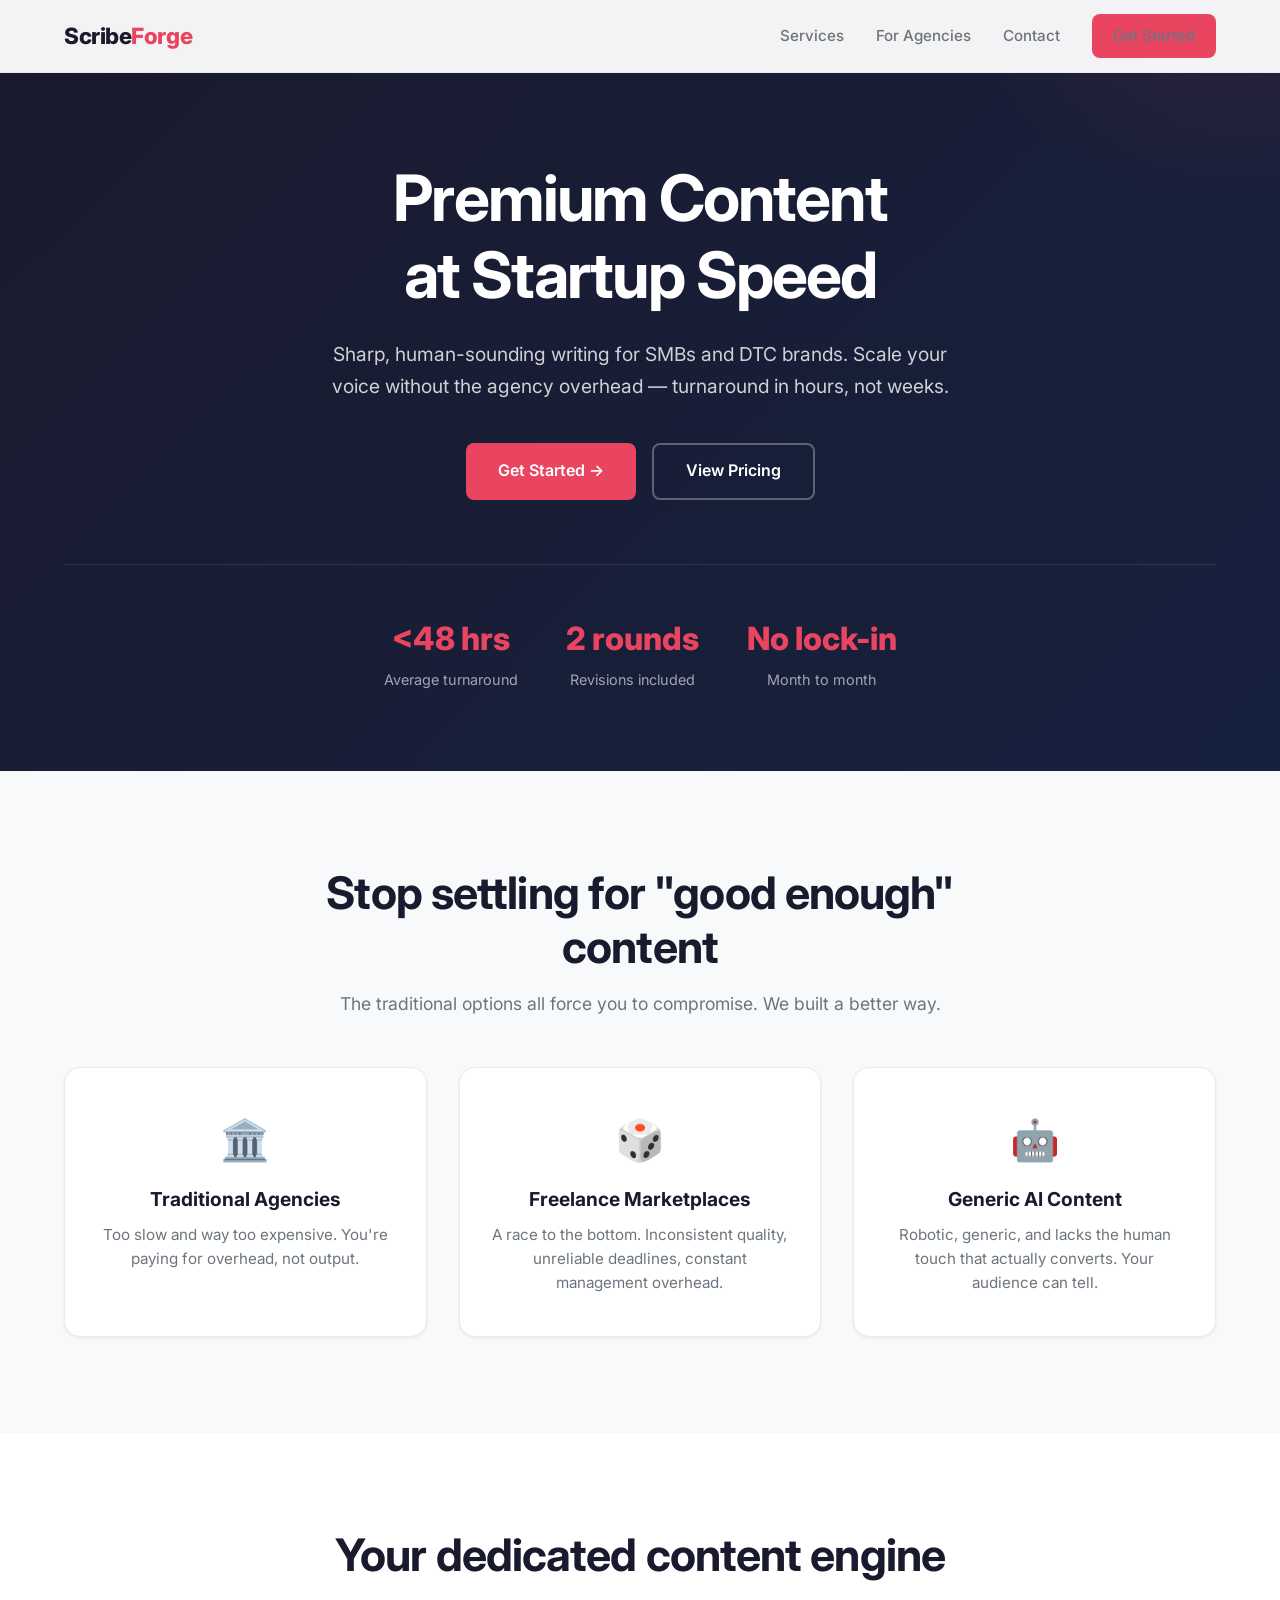
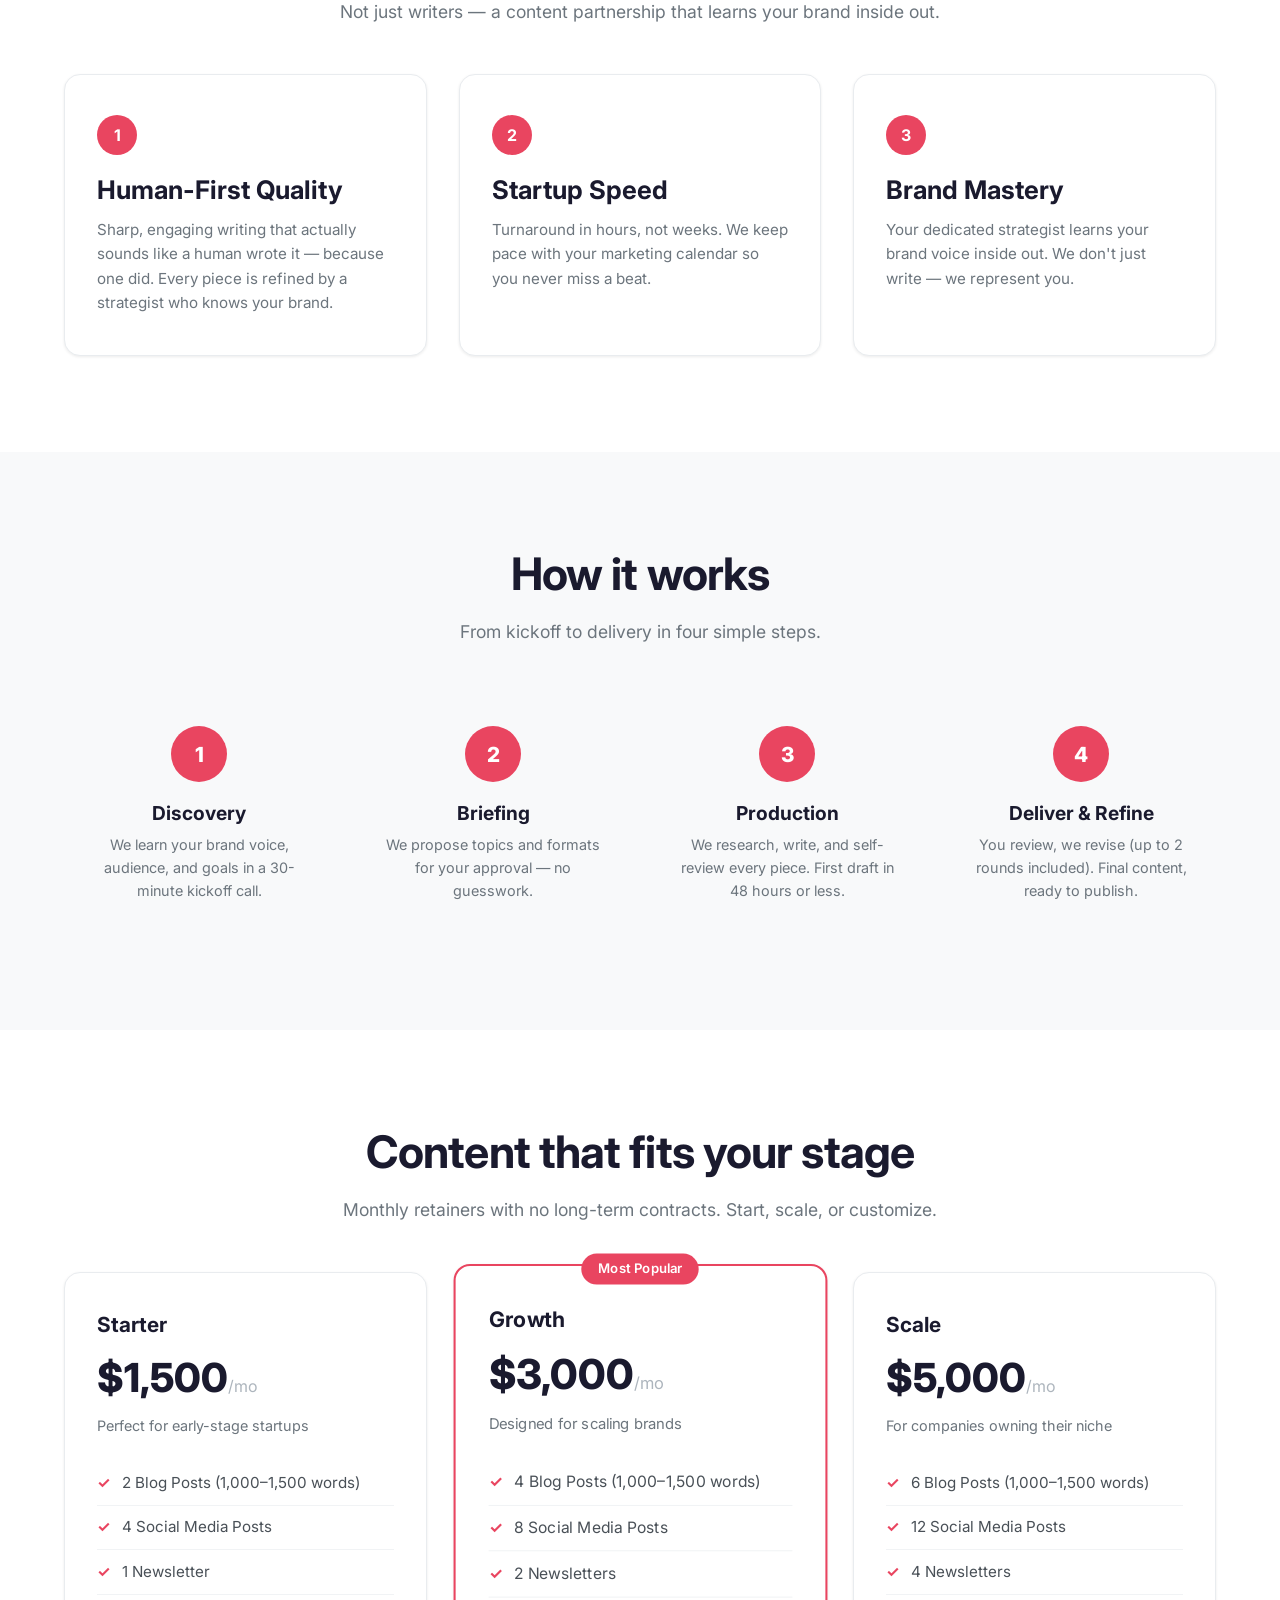
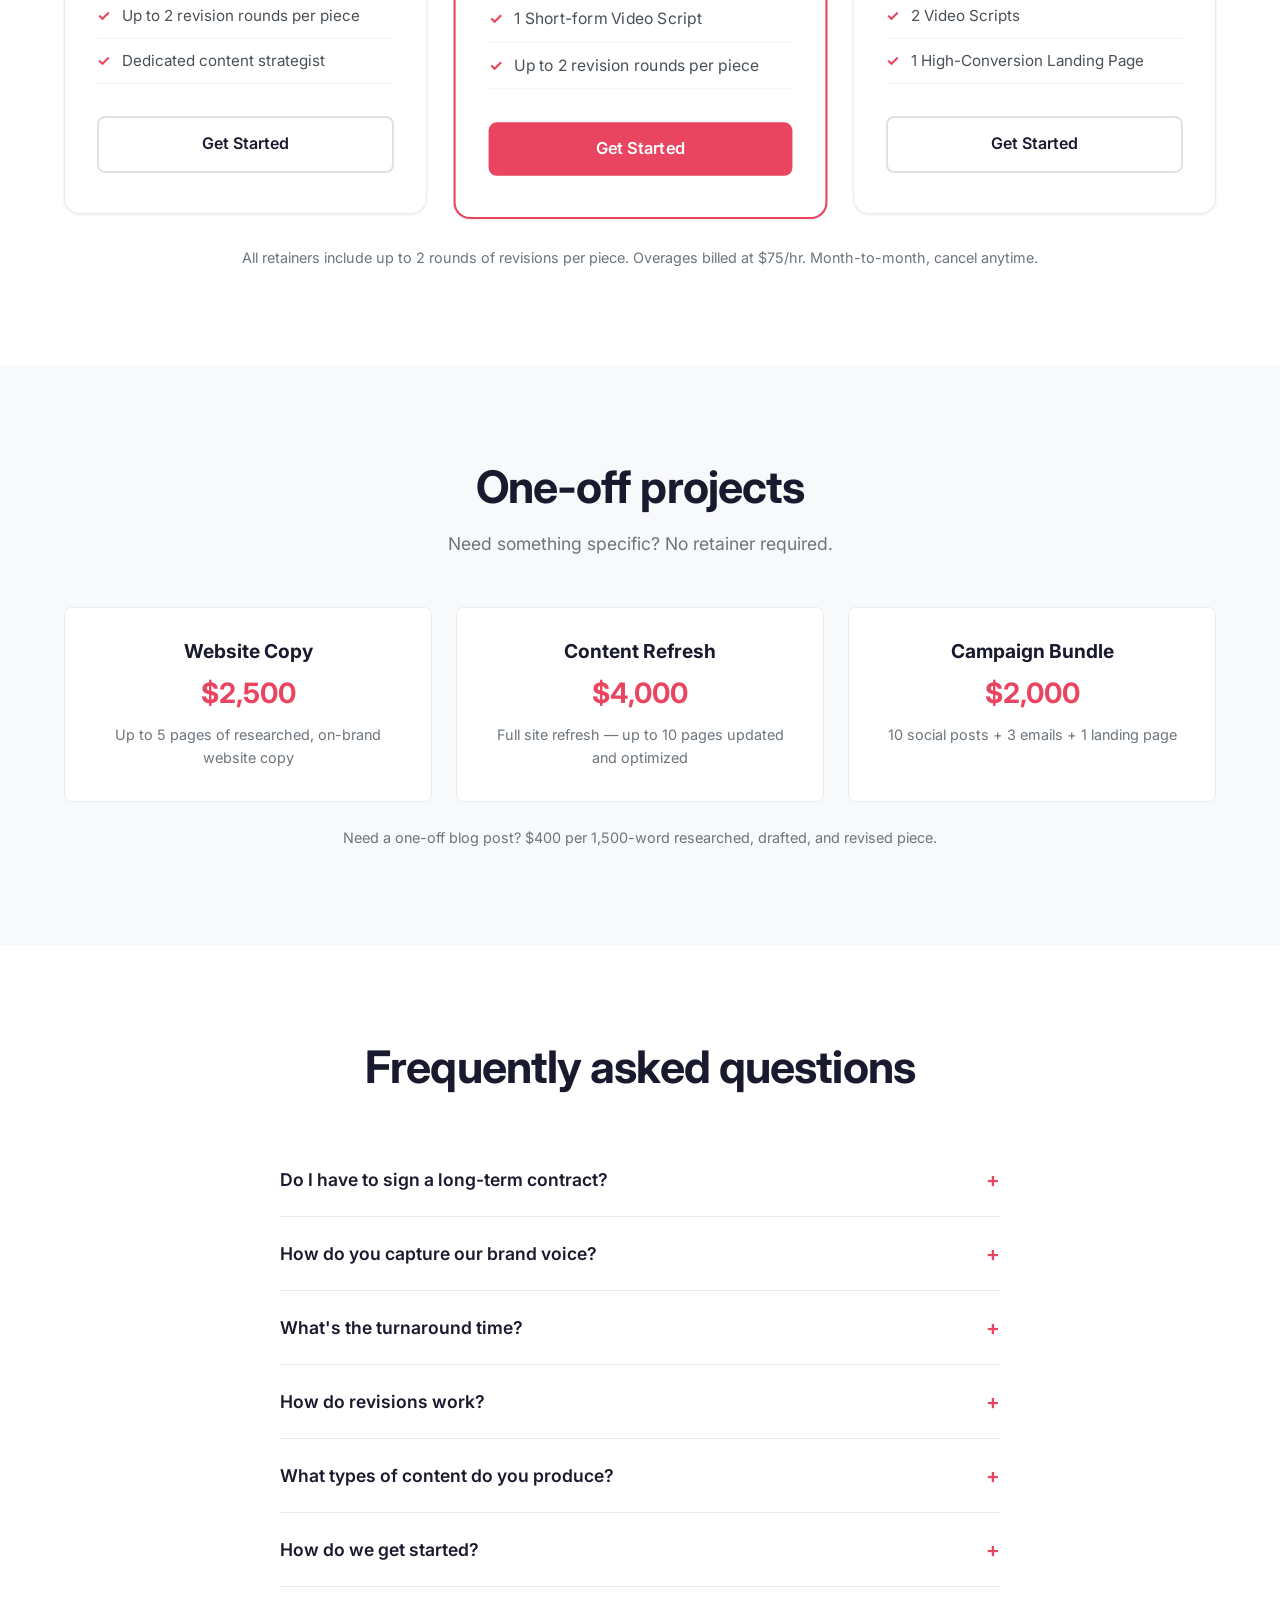
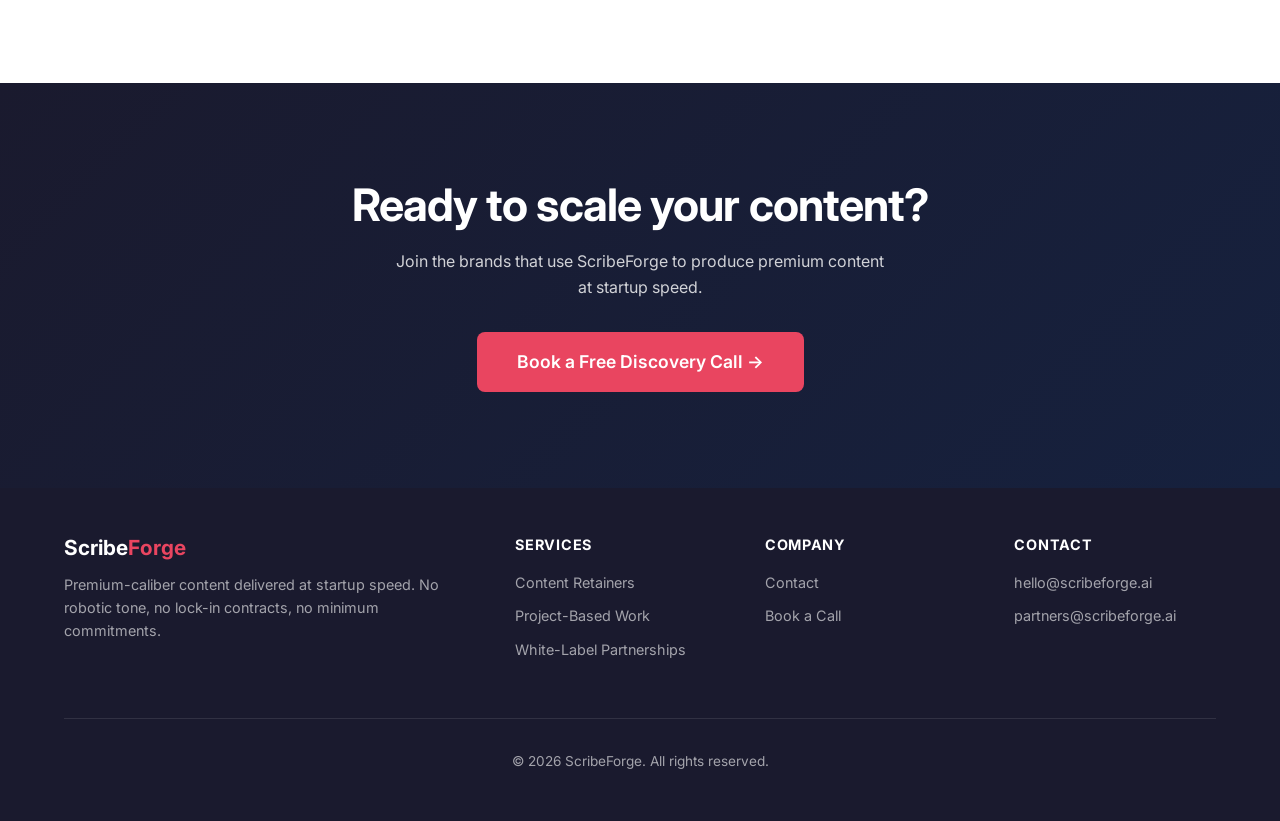
==== index.html @ 03af1186 "Launch ScribeForge website — 4 pages + responsive CSS" ====
<!DOCTYPE html>
<html lang="en">
<head>
  <meta charset="UTF-8">
  <meta name="viewport" content="width=device-width, initial-scale=1.0">
  <title>ScribeForge — Premium Content at Startup Speed</title>
  <meta name="description" content="Premium-caliber content delivered at startup speed. Dedicated content strategists, sharp human-sounding writing, turnaround in hours not weeks.">
  <link rel="preconnect" href="https://fonts.googleapis.com">
  <link rel="preconnect" href="https://fonts.gstatic.com" crossorigin>
  <link href="https://fonts.googleapis.com/css2?family=Inter:wght@400;500;600;700;800&display=swap" rel="stylesheet">
  <link rel="stylesheet" href="css/style.css">
</head>
<body>

<!-- Navigation -->
<nav class="nav">
  <div class="nav-inner">
    <a href="/" class="nav-logo">Scribe<span>Forge</span></a>
    <button class="menu-toggle" onclick="document.querySelector('.nav-links').classList.toggle('open')" aria-label="Toggle menu">
      <span></span><span></span><span></span>
    </button>
    <ul class="nav-links">
      <li><a href="services.html">Services</a></li>
      <li><a href="agencies.html">For Agencies</a></li>
      <li><a href="contact.html">Contact</a></li>
      <li><a href="contact.html" class="btn btn-primary nav-cta">Get Started</a></li>
    </ul>
  </div>
</nav>

<!-- Hero -->
<section class="hero">
  <div class="container">
    <h1>Premium Content<br>at Startup Speed</h1>
    <p>Sharp, human-sounding writing for SMBs and DTC brands. Scale your voice without the agency overhead — turnaround in hours, not weeks.</p>
    <div class="hero-actions">
      <a href="contact.html" class="btn btn-primary">Get Started →</a>
      <a href="#pricing" class="btn btn-outline">View Pricing</a>
    </div>
    <div class="hero-stats">
      <div>
        <div class="stat-number">&lt;48 hrs</div>
        <div class="stat-label">Average turnaround</div>
      </div>
      <div>
        <div class="stat-number">2 rounds</div>
        <div class="stat-label">Revisions included</div>
      </div>
      <div>
        <div class="stat-number">No lock-in</div>
        <div class="stat-label">Month to month</div>
      </div>
    </div>
  </div>
</section>

<!-- Problem -->
<section class="section section-alt">
  <div class="container">
    <div class="section-header">
      <h2>Stop settling for "good enough" content</h2>
      <p>The traditional options all force you to compromise. We built a better way.</p>
    </div>
    <div class="problem-grid">
      <div class="problem-card">
        <span class="problem-icon">🏛️</span>
        <h3>Traditional Agencies</h3>
        <p>Too slow and way too expensive. You're paying for overhead, not output.</p>
      </div>
      <div class="problem-card">
        <span class="problem-icon">🎲</span>
        <h3>Freelance Marketplaces</h3>
        <p>A race to the bottom. Inconsistent quality, unreliable deadlines, constant management overhead.</p>
      </div>
      <div class="problem-card">
        <span class="problem-icon">🤖</span>
        <h3>Generic AI Content</h3>
        <p>Robotic, generic, and lacks the human touch that actually converts. Your audience can tell.</p>
      </div>
    </div>
  </div>
</section>

<!-- Solution / Features -->
<section class="section">
  <div class="container">
    <div class="section-header">
      <h2>Your dedicated content engine</h2>
      <p>Not just writers — a content partnership that learns your brand inside out.</p>
    </div>
    <div class="features-grid">
      <div class="feature-card">
        <div class="feature-number">1</div>
        <h3>Human-First Quality</h3>
        <p>Sharp, engaging writing that actually sounds like a human wrote it — because one did. Every piece is refined by a strategist who knows your brand.</p>
      </div>
      <div class="feature-card">
        <div class="feature-number">2</div>
        <h3>Startup Speed</h3>
        <p>Turnaround in hours, not weeks. We keep pace with your marketing calendar so you never miss a beat.</p>
      </div>
      <div class="feature-card">
        <div class="feature-number">3</div>
        <h3>Brand Mastery</h3>
        <p>Your dedicated strategist learns your brand voice inside out. We don't just write — we represent you.</p>
      </div>
    </div>
  </div>
</section>

<!-- How it Works -->
<section class="section section-alt">
  <div class="container">
    <div class="section-header">
      <h2>How it works</h2>
      <p>From kickoff to delivery in four simple steps.</p>
    </div>
    <div class="steps">
      <div class="step">
        <div class="step-number">1</div>
        <h4>Discovery</h4>
        <p>We learn your brand voice, audience, and goals in a 30-minute kickoff call.</p>
      </div>
      <div class="step">
        <div class="step-number">2</div>
        <h4>Briefing</h4>
        <p>We propose topics and formats for your approval — no guesswork.</p>
      </div>
      <div class="step">
        <div class="step-number">3</div>
        <h4>Production</h4>
        <p>We research, write, and self-review every piece. First draft in 48 hours or less.</p>
      </div>
      <div class="step">
        <div class="step-number">4</div>
        <h4>Deliver & Refine</h4>
        <p>You review, we revise (up to 2 rounds included). Final content, ready to publish.</p>
      </div>
    </div>
  </div>
</section>

<!-- Pricing -->
<section id="pricing" class="section">
  <div class="container">
    <div class="section-header">
      <h2>Content that fits your stage</h2>
      <p>Monthly retainers with no long-term contracts. Start, scale, or customize.</p>
    </div>
    <div class="pricing-grid">
      <div class="pricing-card">
        <h3>Starter</h3>
        <div class="pricing-price">$1,500<span>/mo</span></div>
        <div class="pricing-subtitle">Perfect for early-stage startups</div>
        <ul class="pricing-features">
          <li>2 Blog Posts (1,000–1,500 words)</li>
          <li>4 Social Media Posts</li>
          <li>1 Newsletter</li>
          <li>Up to 2 revision rounds per piece</li>
          <li>Dedicated content strategist</li>
        </ul>
        <a href="contact.html" class="btn btn-secondary">Get Started</a>
      </div>
      <div class="pricing-card featured">
        <div class="pricing-badge">Most Popular</div>
        <h3>Growth</h3>
        <div class="pricing-price">$3,000<span>/mo</span></div>
        <div class="pricing-subtitle">Designed for scaling brands</div>
        <ul class="pricing-features">
          <li>4 Blog Posts (1,000–1,500 words)</li>
          <li>8 Social Media Posts</li>
          <li>2 Newsletters</li>
          <li>1 Short-form Video Script</li>
          <li>Up to 2 revision rounds per piece</li>
        </ul>
        <a href="contact.html" class="btn btn-primary">Get Started</a>
      </div>
      <div class="pricing-card">
        <h3>Scale</h3>
        <div class="pricing-price">$5,000<span>/mo</span></div>
        <div class="pricing-subtitle">For companies owning their niche</div>
        <ul class="pricing-features">
          <li>6 Blog Posts (1,000–1,500 words)</li>
          <li>12 Social Media Posts</li>
          <li>4 Newsletters</li>
          <li>2 Video Scripts</li>
          <li>1 High-Conversion Landing Page</li>
        </ul>
        <a href="contact.html" class="btn btn-secondary">Get Started</a>
      </div>
    </div>
    <p class="pricing-note">All retainers include up to 2 rounds of revisions per piece. Overages billed at $75/hr. Month-to-month, cancel anytime.</p>
  </div>
</section>

<!-- Project Pricing -->
<section class="section section-alt">
  <div class="container">
    <div class="section-header">
      <h2>One-off projects</h2>
      <p>Need something specific? No retainer required.</p>
    </div>
    <div class="project-pricing">
      <div class="project-card">
        <h4>Website Copy</h4>
        <div class="price">$2,500</div>
        <p>Up to 5 pages of researched, on-brand website copy</p>
      </div>
      <div class="project-card">
        <h4>Content Refresh</h4>
        <div class="price">$4,000</div>
        <p>Full site refresh — up to 10 pages updated and optimized</p>
      </div>
      <div class="project-card">
        <h4>Campaign Bundle</h4>
        <div class="price">$2,000</div>
        <p>10 social posts + 3 emails + 1 landing page</p>
      </div>
    </div>
    <p class="pricing-note" style="margin-top:1.5rem;">Need a one-off blog post? $400 per 1,500-word researched, drafted, and revised piece.</p>
  </div>
</section>

<!-- FAQ -->
<section class="section">
  <div class="container">
    <div class="section-header">
      <h2>Frequently asked questions</h2>
    </div>
    <div class="faq-grid">
      <div class="faq-item">
        <button class="faq-question">Do I have to sign a long-term contract?</button>
        <div class="faq-answer">No. All our retainers are month-to-month. You can cancel or change your plan at any time with 30 days' notice. We earn your business every month.</div>
      </div>
      <div class="faq-item">
        <button class="faq-question">How do you capture our brand voice?</button>
        <div class="faq-answer">You're matched with a dedicated content strategist who starts with a deep-dive brand discovery call and questionnaire. We map your voice across 6 dimensions (formality, jargon, humor, temperature, sentence rhythm, pronouns) and maintain a living brand voice guide that every piece of content is checked against.</div>
      </div>
      <div class="faq-item">
        <button class="faq-question">What's the turnaround time?</button>
        <div class="faq-answer">Standard pieces are typically delivered within 48 hours of brief approval. Larger deliverables like landing pages may take 3–5 days. We'll agree on a content calendar upfront so you always know what's coming and when.</div>
      </div>
      <div class="faq-item">
        <button class="faq-question">How do revisions work?</button>
        <div class="faq-answer">Every piece includes up to 2 rounds of revisions. You provide feedback, we make changes. If you need more than 2 rounds, additional revisions are billed at $75/hr. We handle the first round within 4 hours, the second within 2 hours.</div>
      </div>
      <div class="faq-item">
        <button class="faq-question">What types of content do you produce?</button>
        <div class="faq-answer">Blog posts (1,000–1,500 words), social media posts for any platform, email newsletters, short-form video scripts (30–90 seconds), and landing pages. For agency partners, we also do white papers, case studies, and full email sequences.</div>
      </div>
      <div class="faq-item">
        <button class="faq-question">How do we get started?</button>
        <div class="faq-answer">Once you sign up, you'll be matched with a dedicated strategist. We'll have a 30-minute kickoff call to nail your brand voice, and we'll start delivering content within 48 hours.</div>
      </div>
    </div>
  </div>
</section>

<!-- CTA -->
<section class="cta-section">
  <div class="container">
    <h2>Ready to scale your content?</h2>
    <p>Join the brands that use ScribeForge to produce premium content at startup speed.</p>
    <a href="contact.html" class="btn btn-primary" style="font-size:1.1rem; padding:1rem 2.5rem;">Book a Free Discovery Call →</a>
  </div>
</section>

<!-- Footer -->
<footer class="footer">
  <div class="container">
    <div class="footer-inner">
      <div class="footer-brand">
        <h3>Scribe<span>Forge</span></h3>
        <p>Premium-caliber content delivered at startup speed. No robotic tone, no lock-in contracts, no minimum commitments.</p>
      </div>
      <div>
        <h4>Services</h4>
        <ul>
          <li><a href="services.html">Content Retainers</a></li>
          <li><a href="services.html">Project-Based Work</a></li>
          <li><a href="agencies.html">White-Label Partnerships</a></li>
        </ul>
      </div>
      <div>
        <h4>Company</h4>
        <ul>
          <li><a href="contact.html">Contact</a></li>
          <li><a href="contact.html">Book a Call</a></li>
        </ul>
      </div>
      <div>
        <h4>Contact</h4>
        <ul>
          <li><a href="mailto:hello@scribeforge.ai">hello@scribeforge.ai</a></li>
          <li><a href="mailto:partners@scribeforge.ai">partners@scribeforge.ai</a></li>
        </ul>
      </div>
    </div>
    <div class="footer-bottom">
      &copy; 2026 ScribeForge. All rights reserved.
    </div>
  </div>
</footer>

<script>
// FAQ accordion
document.querySelectorAll('.faq-question').forEach(btn => {
  btn.addEventListener('click', () => {
    btn.parentElement.classList.toggle('open');
  });
});

// Close mobile menu on link click
document.querySelectorAll('.nav-links a').forEach(link => {
  link.addEventListener('click', () => {
    document.querySelector('.nav-links').classList.remove('open');
  });
});
</script>
</body>
</html>
---- css/style.css ----
/* ============================================
   ScribeForge — Premium Content at Startup Speed
   ============================================ */

:root {
  --color-primary: #1a1a2e;
  --color-secondary: #16213e;
  --color-accent: #e94560;
  --color-accent-hover: #d63850;
  --color-light: #f8f9fa;
  --color-white: #ffffff;
  --color-gray-100: #f1f3f5;
  --color-gray-200: #e9ecef;
  --color-gray-300: #dee2e6;
  --color-gray-400: #ced4da;
  --color-gray-500: #adb5bd;
  --color-gray-600: #6c757d;
  --color-gray-700: #495057;
  --color-gray-800: #343a40;
  --color-gray-900: #212529;
  --font-sans: 'Inter', -apple-system, BlinkMacSystemFont, 'Segoe UI', Roboto, sans-serif;
  --font-mono: 'JetBrains Mono', 'Fira Code', monospace;
  --max-width: 1200px;
  --border-radius: 8px;
  --border-radius-lg: 16px;
  --shadow-sm: 0 1px 3px rgba(0,0,0,0.08);
  --shadow-md: 0 4px 12px rgba(0,0,0,0.1);
  --shadow-lg: 0 12px 40px rgba(0,0,0,0.12);
  --transition: 0.2s ease;
}

/* Reset */
*, *::before, *::after { box-sizing: border-box; margin: 0; padding: 0; }

html { scroll-behavior: smooth; font-size: 16px; }

body {
  font-family: var(--font-sans);
  color: var(--color-gray-800);
  line-height: 1.6;
  background: var(--color-white);
  -webkit-font-smoothing: antialiased;
}

/* Typography */
h1, h2, h3, h4, h5, h6 {
  line-height: 1.2;
  color: var(--color-primary);
  font-weight: 700;
}

h1 { font-size: clamp(2.5rem, 5vw, 4rem); letter-spacing: -0.03em; }
h2 { font-size: clamp(2rem, 3.5vw, 2.8rem); letter-spacing: -0.02em; }
h3 { font-size: clamp(1.3rem, 2vw, 1.6rem); }
h4 { font-size: 1.2rem; }

p { margin-bottom: 1rem; }
p:last-child { margin-bottom: 0; }

a { color: var(--color-accent); text-decoration: none; transition: color var(--transition); }
a:hover { color: var(--color-accent-hover); }

/* Container */
.container {
  max-width: var(--max-width);
  margin: 0 auto;
  padding: 0 1.5rem;
}

/* Buttons */
.btn {
  display: inline-flex;
  align-items: center;
  gap: 0.5rem;
  padding: 0.85rem 2rem;
  font-size: 1rem;
  font-weight: 600;
  border: none;
  border-radius: var(--border-radius);
  cursor: pointer;
  transition: all var(--transition);
  text-decoration: none;
  font-family: var(--font-sans);
}

.btn-primary {
  background: var(--color-accent);
  color: var(--color-white);
}
.btn-primary:hover {
  background: var(--color-accent-hover);
  color: var(--color-white);
  transform: translateY(-1px);
  box-shadow: var(--shadow-md);
}

.btn-secondary {
  background: transparent;
  color: var(--color-primary);
  border: 2px solid var(--color-gray-300);
}
.btn-secondary:hover {
  border-color: var(--color-primary);
  background: var(--color-gray-100);
  transform: translateY(-1px);
}

.btn-outline {
  background: transparent;
  color: var(--color-white);
  border: 2px solid rgba(255,255,255,0.3);
}
.btn-outline:hover {
  border-color: var(--color-white);
  background: rgba(255,255,255,0.1);
}

/* Navigation */
.nav {
  position: fixed;
  top: 0;
  left: 0;
  right: 0;
  z-index: 1000;
  background: rgba(255,255,255,0.95);
  backdrop-filter: blur(10px);
  border-bottom: 1px solid var(--color-gray-200);
}

.nav-inner {
  display: flex;
  align-items: center;
  justify-content: space-between;
  height: 72px;
  max-width: var(--max-width);
  margin: 0 auto;
  padding: 0 1.5rem;
}

.nav-logo {
  font-size: 1.4rem;
  font-weight: 800;
  color: var(--color-primary);
  letter-spacing: -0.02em;
}
.nav-logo span { color: var(--color-accent); }

.nav-links {
  display: flex;
  align-items: center;
  gap: 2rem;
  list-style: none;
}

.nav-links a {
  color: var(--color-gray-600);
  font-weight: 500;
  font-size: 0.95rem;
  transition: color var(--transition);
}
.nav-links a:hover { color: var(--color-primary); }

.nav-cta {
  padding: 0.6rem 1.3rem;
  font-size: 0.9rem;
}

/* Mobile menu toggle */
.menu-toggle {
  display: none;
  background: none;
  border: none;
  cursor: pointer;
  padding: 0.5rem;
}
.menu-toggle span {
  display: block;
  width: 24px;
  height: 2px;
  background: var(--color-primary);
  margin: 5px 0;
  transition: var(--transition);
  border-radius: 2px;
}

/* Hero Section */
.hero {
  padding: 160px 0 80px;
  background: linear-gradient(135deg, var(--color-primary) 0%, var(--color-secondary) 100%);
  color: var(--color-white);
  text-align: center;
  position: relative;
  overflow: hidden;
}

.hero::after {
  content: '';
  position: absolute;
  top: -50%;
  right: -20%;
  width: 600px;
  height: 600px;
  background: radial-gradient(circle, rgba(233,69,96,0.15) 0%, transparent 70%);
  pointer-events: none;
}

.hero h1 { color: var(--color-white); margin-bottom: 1.5rem; }
.hero p {
  font-size: 1.2rem;
  color: rgba(255,255,255,0.8);
  max-width: 640px;
  margin: 0 auto 2.5rem;
  line-height: 1.7;
}

.hero-actions {
  display: flex;
  gap: 1rem;
  justify-content: center;
  flex-wrap: wrap;
}

.hero-stats {
  display: flex;
  justify-content: center;
  gap: 3rem;
  margin-top: 4rem;
  padding-top: 3rem;
  border-top: 1px solid rgba(255,255,255,0.1);
}

.stat-number {
  font-size: 2rem;
  font-weight: 800;
  color: var(--color-accent);
}
.stat-label {
  font-size: 0.9rem;
  color: rgba(255,255,255,0.6);
  margin-top: 0.25rem;
}

/* Section */
.section {
  padding: 96px 0;
}
.section-alt {
  background: var(--color-light);
}
.section-dark {
  background: var(--color-primary);
  color: var(--color-white);
}
.section-dark h2 { color: var(--color-white); }

.section-header {
  text-align: center;
  max-width: 640px;
  margin: 0 auto 3rem;
}
.section-header p {
  color: var(--color-gray-600);
  font-size: 1.1rem;
  margin-top: 1rem;
}

/* Problem / Pain Points */
.problem-grid {
  display: grid;
  grid-template-columns: repeat(3, 1fr);
  gap: 2rem;
}

.problem-card {
  background: var(--color-white);
  border-radius: var(--border-radius-lg);
  padding: 2.5rem 2rem;
  text-align: center;
  box-shadow: var(--shadow-sm);
  border: 1px solid var(--color-gray-200);
  transition: all var(--transition);
}
.problem-card:hover {
  box-shadow: var(--shadow-md);
  transform: translateY(-2px);
}

.problem-icon {
  font-size: 2.5rem;
  margin-bottom: 1rem;
  display: block;
}

.problem-card h3 { margin-bottom: 0.75rem; font-size: 1.2rem; }
.problem-card p { color: var(--color-gray-600); font-size: 0.95rem; }

/* Features */
.features-grid {
  display: grid;
  grid-template-columns: repeat(3, 1fr);
  gap: 2rem;
}

.feature-card {
  background: var(--color-white);
  border-radius: var(--border-radius-lg);
  padding: 2.5rem 2rem;
  box-shadow: var(--shadow-sm);
  border: 1px solid var(--color-gray-200);
  transition: all var(--transition);
}
.feature-card:hover {
  box-shadow: var(--shadow-md);
  transform: translateY(-2px);
}

.feature-number {
  display: inline-flex;
  align-items: center;
  justify-content: center;
  width: 40px;
  height: 40px;
  border-radius: 50%;
  background: var(--color-accent);
  color: var(--color-white);
  font-weight: 700;
  font-size: 1rem;
  margin-bottom: 1.25rem;
}

.feature-card h3 { margin-bottom: 0.75rem; }
.feature-card p { color: var(--color-gray-600); font-size: 0.95rem; }

/* How it works */
.steps {
  display: grid;
  grid-template-columns: repeat(4, 1fr);
  gap: 1.5rem;
}

.step {
  text-align: center;
  padding: 2rem 1.5rem;
}

.step-number {
  display: inline-flex;
  align-items: center;
  justify-content: center;
  width: 56px;
  height: 56px;
  border-radius: 50%;
  background: var(--color-accent);
  color: var(--color-white);
  font-weight: 800;
  font-size: 1.3rem;
  margin-bottom: 1.25rem;
}

.step h4 { margin-bottom: 0.5rem; }
.step p { color: var(--color-gray-600); font-size: 0.9rem; }

/* Pricing */
.pricing-grid {
  display: grid;
  grid-template-columns: repeat(3, 1fr);
  gap: 2rem;
  align-items: start;
}

.pricing-card {
  background: var(--color-white);
  border-radius: var(--border-radius-lg);
  padding: 2.5rem 2rem;
  border: 1px solid var(--color-gray-200);
  box-shadow: var(--shadow-sm);
  transition: all var(--transition);
  position: relative;
}
.pricing-card:hover {
  box-shadow: var(--shadow-md);
  transform: translateY(-2px);
}

.pricing-card.featured {
  border-color: var(--color-accent);
  border-width: 2px;
  transform: scale(1.03);
}
.pricing-card.featured:hover {
  transform: scale(1.03) translateY(-2px);
}

.pricing-badge {
  position: absolute;
  top: -12px;
  left: 50%;
  transform: translateX(-50%);
  background: var(--color-accent);
  color: var(--color-white);
  padding: 0.3rem 1rem;
  border-radius: 20px;
  font-size: 0.8rem;
  font-weight: 600;
}

.pricing-card h3 { font-size: 1.3rem; margin-bottom: 0.5rem; }
.pricing-price {
  font-size: 2.5rem;
  font-weight: 800;
  color: var(--color-primary);
  margin-bottom: 0.25rem;
}
.pricing-price span {
  font-size: 1rem;
  font-weight: 400;
  color: var(--color-gray-500);
}

.pricing-subtitle {
  color: var(--color-gray-600);
  font-size: 0.9rem;
  margin-bottom: 1.5rem;
}

.pricing-features {
  list-style: none;
  margin-bottom: 2rem;
}
.pricing-features li {
  padding: 0.6rem 0;
  border-bottom: 1px solid var(--color-gray-100);
  font-size: 0.95rem;
  color: var(--color-gray-700);
}
.pricing-features li::before {
  content: '✓';
  color: var(--color-accent);
  font-weight: 700;
  margin-right: 0.75rem;
}

.pricing-card .btn {
  width: 100%;
  justify-content: center;
}

.pricing-note {
  text-align: center;
  margin-top: 2rem;
  color: var(--color-gray-600);
  font-size: 0.9rem;
}

/* Project pricing */
.project-pricing {
  display: grid;
  grid-template-columns: repeat(3, 1fr);
  gap: 1.5rem;
  margin-top: 3rem;
}

.project-card {
  background: var(--color-white);
  border-radius: var(--border-radius);
  padding: 2rem;
  border: 1px solid var(--color-gray-200);
  text-align: center;
}

.project-card h4 { margin-bottom: 0.5rem; }
.project-card .price {
  font-size: 1.75rem;
  font-weight: 700;
  color: var(--color-accent);
  margin: 0.5rem 0;
}
.project-card p {
  font-size: 0.9rem;
  color: var(--color-gray-600);
}

/* FAQ */
.faq-grid {
  max-width: 720px;
  margin: 0 auto;
}

.faq-item {
  border-bottom: 1px solid var(--color-gray-200);
  padding: 1.25rem 0;
}

.faq-question {
  display: flex;
  justify-content: space-between;
  align-items: center;
  width: 100%;
  background: none;
  border: none;
  font-size: 1.1rem;
  font-weight: 600;
  color: var(--color-primary);
  cursor: pointer;
  text-align: left;
  font-family: var(--font-sans);
  padding: 0.25rem 0;
}

.faq-question::after {
  content: '+';
  font-size: 1.3rem;
  color: var(--color-accent);
  transition: transform var(--transition);
}

.faq-item.open .faq-question::after {
  content: '−';
}

.faq-answer {
  max-height: 0;
  overflow: hidden;
  transition: max-height 0.3s ease, padding 0.3s ease;
  color: var(--color-gray-600);
  line-height: 1.7;
}
.faq-item.open .faq-answer {
  max-height: 300px;
  padding-top: 0.75rem;
}

/* CTA Section */
.cta-section {
  text-align: center;
  padding: 96px 0;
  background: linear-gradient(135deg, var(--color-primary), var(--color-secondary));
  color: var(--color-white);
}
.cta-section h2 { color: var(--color-white); margin-bottom: 1rem; }
.cta-section p { color: rgba(255,255,255,0.8); margin-bottom: 2rem; max-width: 500px; margin-left: auto; margin-right: auto; }

/* Services page */
.services-hero {
  padding: 140px 0 60px;
  background: var(--color-light);
  text-align: center;
}

.whats-included {
  display: grid;
  grid-template-columns: repeat(2, 1fr);
  gap: 3rem;
  margin-top: 3rem;
}

.included-list {
  list-style: none;
}
.included-list li {
  padding: 0.75rem 0;
  border-bottom: 1px solid var(--color-gray-200);
  font-size: 0.95rem;
}
.included-list li::before {
  content: '→';
  color: var(--color-accent);
  font-weight: 700;
  margin-right: 0.75rem;
}

/* Agencies page */
.agency-benefits {
  display: grid;
  grid-template-columns: repeat(2, 1fr);
  gap: 2rem;
  margin-top: 3rem;
}

.benefit-card {
  background: var(--color-white);
  border-radius: var(--border-radius-lg);
  padding: 2.5rem;
  border: 1px solid var(--color-gray-200);
  transition: all var(--transition);
}
.benefit-card:hover {
  box-shadow: var(--shadow-md);
  transform: translateY(-2px);
}
.benefit-card h4 { margin-bottom: 0.75rem; }
.benefit-card p { color: var(--color-gray-600); font-size: 0.95rem; }

/* Contact page */
.contact-grid {
  display: grid;
  grid-template-columns: 1fr 1fr;
  gap: 4rem;
  align-items: start;
}

.contact-form {
  display: flex;
  flex-direction: column;
  gap: 1.25rem;
}

.form-group label {
  display: block;
  font-weight: 600;
  font-size: 0.9rem;
  color: var(--color-gray-700);
  margin-bottom: 0.4rem;
}
.form-group input,
.form-group select,
.form-group textarea {
  width: 100%;
  padding: 0.8rem 1rem;
  border: 1px solid var(--color-gray-300);
  border-radius: var(--border-radius);
  font-family: var(--font-sans);
  font-size: 1rem;
  transition: border-color var(--transition);
}
.form-group input:focus,
.form-group select:focus,
.form-group textarea:focus {
  outline: none;
  border-color: var(--color-accent);
}
.form-group textarea { resize: vertical; min-height: 120px; }

/* Footer */
.footer {
  background: var(--color-primary);
  color: rgba(255,255,255,0.6);
  padding: 48px 0;
}

.footer-inner {
  display: grid;
  grid-template-columns: 2fr 1fr 1fr 1fr;
  gap: 3rem;
}

.footer-brand h3 {
  color: var(--color-white);
  font-size: 1.3rem;
  margin-bottom: 0.75rem;
}
.footer-brand h3 span { color: var(--color-accent); }
.footer-brand p { font-size: 0.9rem; }

.footer h4 {
  color: var(--color-white);
  font-size: 0.9rem;
  text-transform: uppercase;
  letter-spacing: 0.05em;
  margin-bottom: 1rem;
}

.footer ul {
  list-style: none;
}
.footer li {
  margin-bottom: 0.5rem;
}
.footer a {
  color: rgba(255,255,255,0.6);
  font-size: 0.9rem;
}
.footer a:hover { color: var(--color-white); }

.footer-bottom {
  margin-top: 3rem;
  padding-top: 2rem;
  border-top: 1px solid rgba(255,255,255,0.1);
  text-align: center;
  font-size: 0.85rem;
}

/* Responsive */
@media (max-width: 968px) {
  .problem-grid,
  .features-grid,
  .pricing-grid,
  .project-pricing {
    grid-template-columns: 1fr;
    gap: 1.5rem;
  }
  .steps {
    grid-template-columns: repeat(2, 1fr);
  }
  .whats-included,
  .agency-benefits {
    grid-template-columns: 1fr;
  }
  .contact-grid {
    grid-template-columns: 1fr;
    gap: 2rem;
  }
  .footer-inner {
    grid-template-columns: 1fr 1fr;
    gap: 2rem;
  }
  .hero-stats {
    flex-direction: column;
    gap: 1.5rem;
  }
  .pricing-card.featured { transform: none; }
  .pricing-card.featured:hover { transform: translateY(-2px); }
}

@media (max-width: 640px) {
  .nav-links {
    display: none;
    position: absolute;
    top: 72px;
    left: 0;
    right: 0;
    flex-direction: column;
    background: var(--color-white);
    padding: 1.5rem;
    border-bottom: 1px solid var(--color-gray-200);
    gap: 1rem;
    box-shadow: var(--shadow-md);
  }
  .nav-links.open { display: flex; }
  .menu-toggle { display: block; }
  .steps { grid-template-columns: 1fr; }
  .hero { padding: 120px 0 60px; }
  .hero h1 { font-size: 2rem; }
  .section { padding: 60px 0; }
  .footer-inner { grid-template-columns: 1fr; }
}
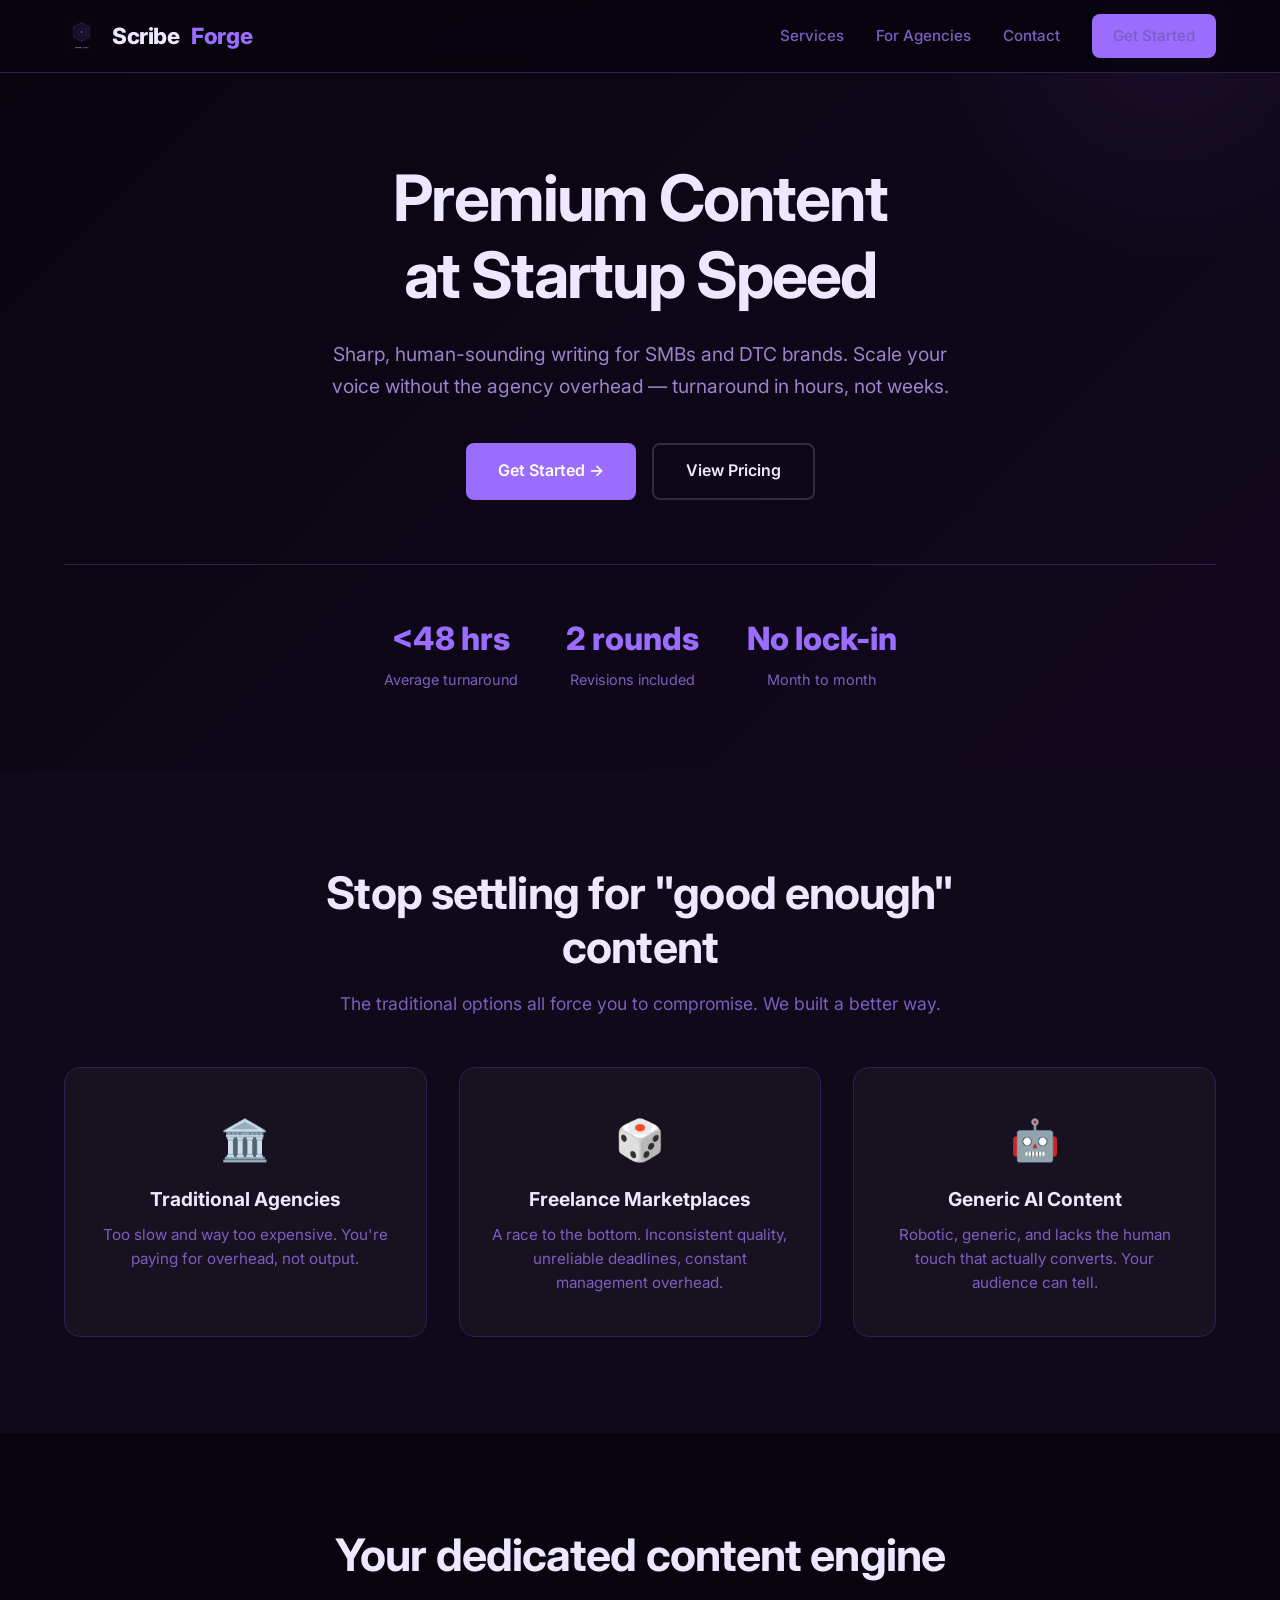
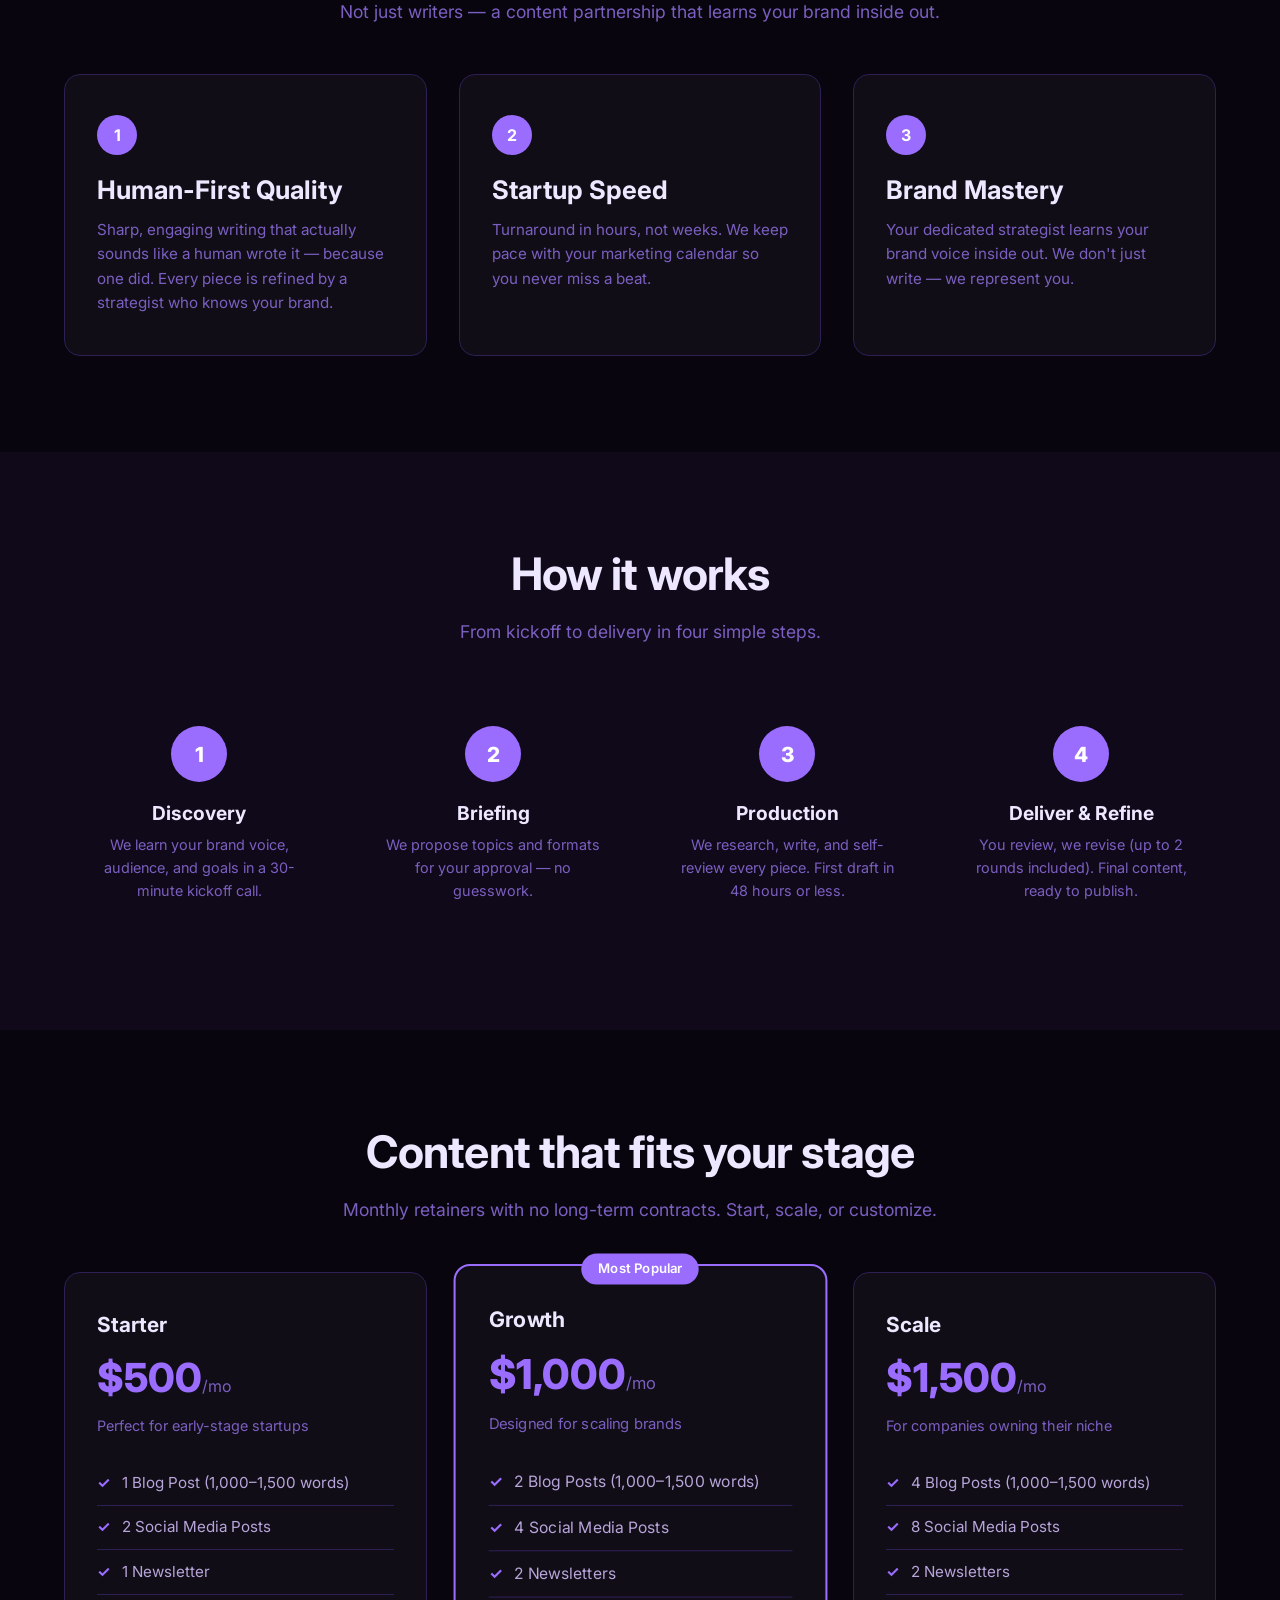
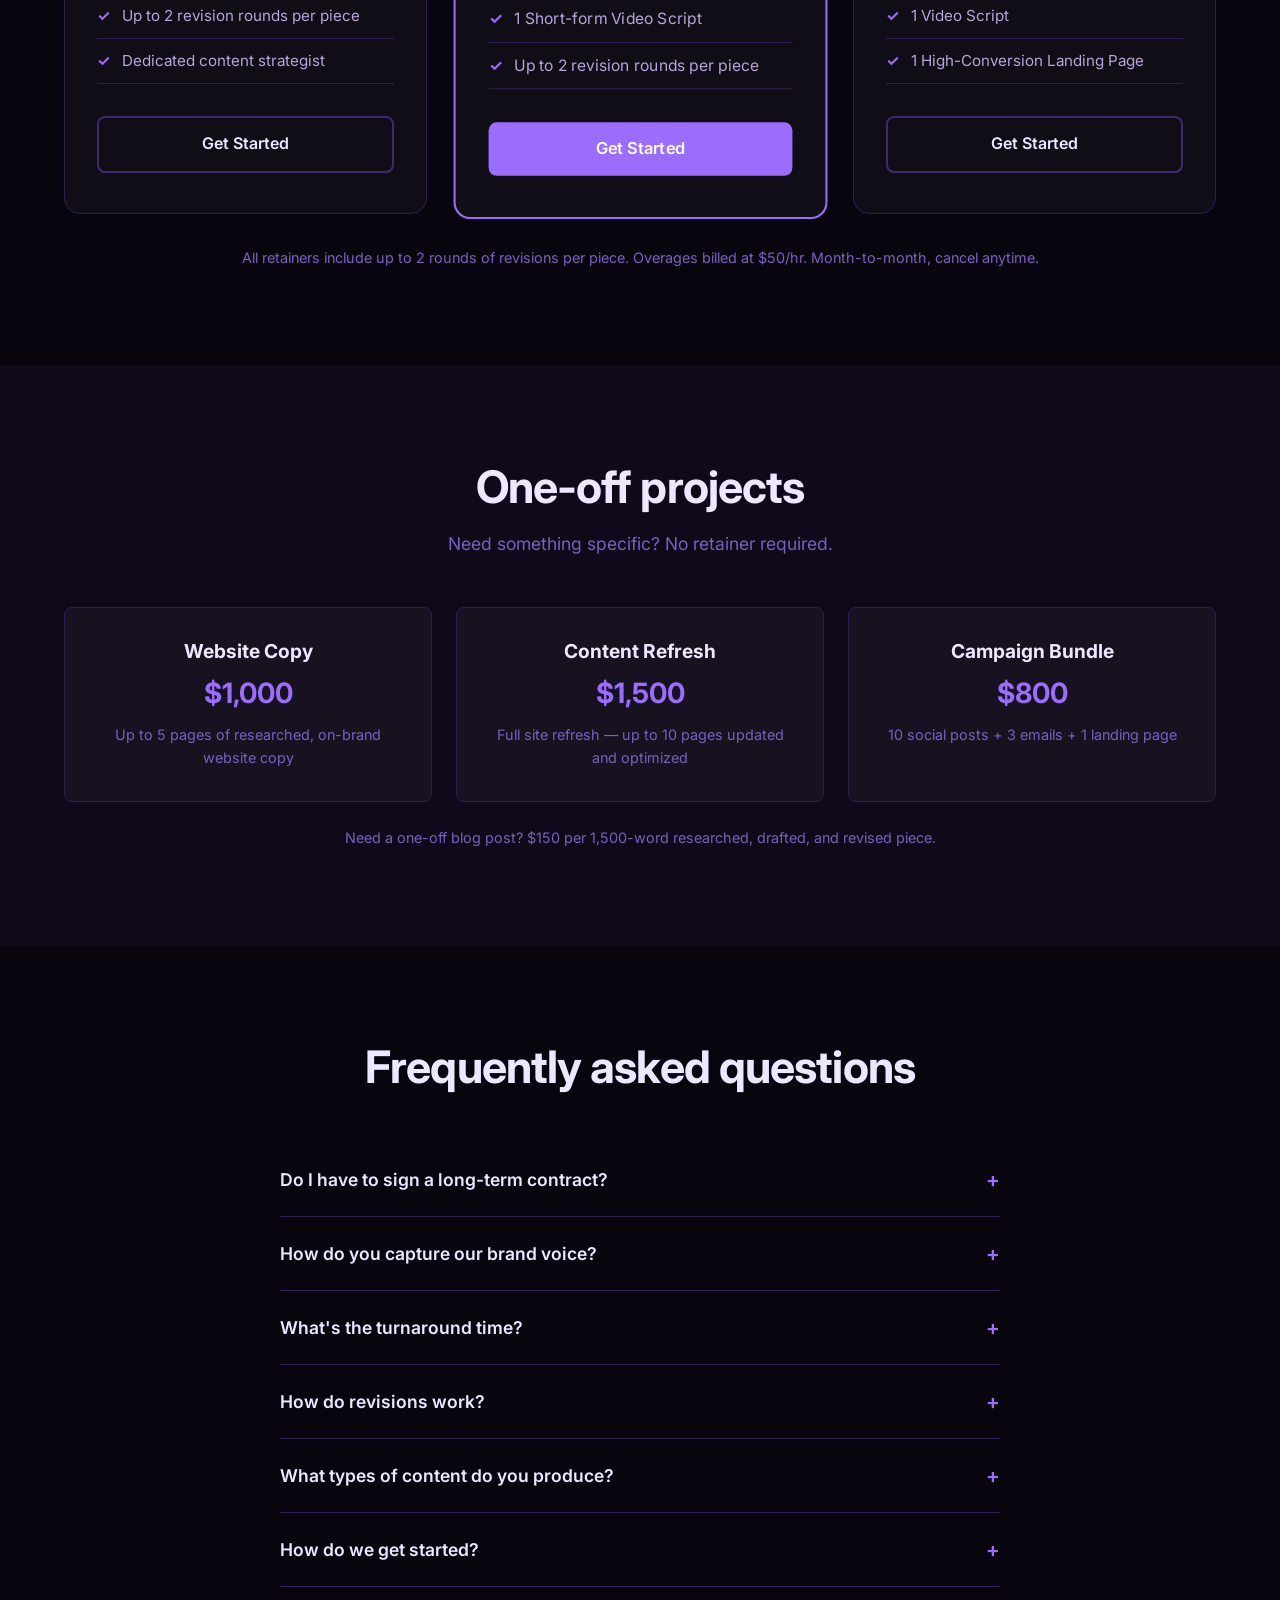
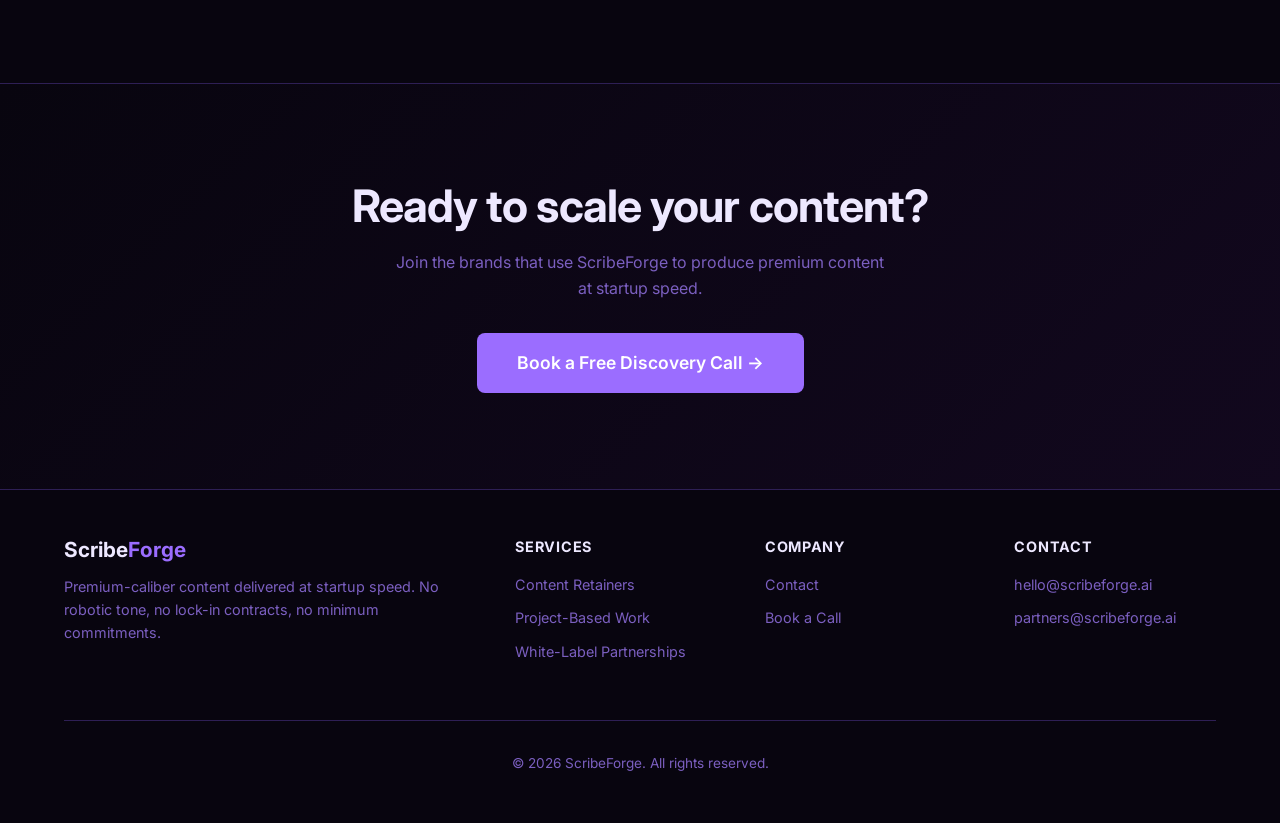
==== commit d10aca1d: "Redesign: dark purple theme, logo, new pricing" ====
--- a/index.html
+++ b/index.html
@@ -15,7 +15,7 @@
 <!-- Navigation -->
 <nav class="nav">
   <div class="nav-inner">
-    <a href="/" class="nav-logo">Scribe<span>Forge</span></a>
+    <a href="/" class="nav-logo"><img src="logo.svg" alt="ScribeForge"> Scribe<span>Forge</span></a>
     <button class="menu-toggle" onclick="document.querySelector('.nav-links').classList.toggle('open')" aria-label="Toggle menu">
       <span></span><span></span><span></span>
     </button>
@@ -150,46 +150,46 @@
     <div class="pricing-grid">
       <div class="pricing-card">
         <h3>Starter</h3>
-        <div class="pricing-price">$1,500<span>/mo</span></div>
+        <div class="pricing-price">$500<span>/mo</span></div>
         <div class="pricing-subtitle">Perfect for early-stage startups</div>
+        <ul class="pricing-features">
+          <li>1 Blog Post (1,000–1,500 words)</li>
+          <li>2 Social Media Posts</li>
+          <li>1 Newsletter</li>
+          <li>Up to 2 revision rounds per piece</li>
+          <li>Dedicated content strategist</li>
+        </ul>
+        <a href="contact.html" class="btn btn-secondary">Get Started</a>
+      </div>
+      <div class="pricing-card featured">
+        <div class="pricing-badge">Most Popular</div>
+        <h3>Growth</h3>
+        <div class="pricing-price">$1,000<span>/mo</span></div>
+        <div class="pricing-subtitle">Designed for scaling brands</div>
         <ul class="pricing-features">
           <li>2 Blog Posts (1,000–1,500 words)</li>
           <li>4 Social Media Posts</li>
-          <li>1 Newsletter</li>
+          <li>2 Newsletters</li>
+          <li>1 Short-form Video Script</li>
           <li>Up to 2 revision rounds per piece</li>
-          <li>Dedicated content strategist</li>
-        </ul>
-        <a href="contact.html" class="btn btn-secondary">Get Started</a>
-      </div>
-      <div class="pricing-card featured">
-        <div class="pricing-badge">Most Popular</div>
-        <h3>Growth</h3>
-        <div class="pricing-price">$3,000<span>/mo</span></div>
-        <div class="pricing-subtitle">Designed for scaling brands</div>
+        </ul>
+        <a href="contact.html" class="btn btn-primary">Get Started</a>
+      </div>
+      <div class="pricing-card">
+        <h3>Scale</h3>
+        <div class="pricing-price">$1,500<span>/mo</span></div>
+        <div class="pricing-subtitle">For companies owning their niche</div>
         <ul class="pricing-features">
           <li>4 Blog Posts (1,000–1,500 words)</li>
           <li>8 Social Media Posts</li>
           <li>2 Newsletters</li>
-          <li>1 Short-form Video Script</li>
-          <li>Up to 2 revision rounds per piece</li>
-        </ul>
-        <a href="contact.html" class="btn btn-primary">Get Started</a>
-      </div>
-      <div class="pricing-card">
-        <h3>Scale</h3>
-        <div class="pricing-price">$5,000<span>/mo</span></div>
-        <div class="pricing-subtitle">For companies owning their niche</div>
-        <ul class="pricing-features">
-          <li>6 Blog Posts (1,000–1,500 words)</li>
-          <li>12 Social Media Posts</li>
-          <li>4 Newsletters</li>
-          <li>2 Video Scripts</li>
+          <li>1 Video Script</li>
           <li>1 High-Conversion Landing Page</li>
         </ul>
         <a href="contact.html" class="btn btn-secondary">Get Started</a>
       </div>
     </div>
-    <p class="pricing-note">All retainers include up to 2 rounds of revisions per piece. Overages billed at $75/hr. Month-to-month, cancel anytime.</p>
+    <p class="pricing-note">All retainers include up to 2 rounds of revisions per piece. Overages billed at $50/hr. Month-to-month, cancel anytime.</p>
   </div>
 </section>
 
@@ -203,21 +203,21 @@
     <div class="project-pricing">
       <div class="project-card">
         <h4>Website Copy</h4>
-        <div class="price">$2,500</div>
+        <div class="price">$1,000</div>
         <p>Up to 5 pages of researched, on-brand website copy</p>
       </div>
       <div class="project-card">
         <h4>Content Refresh</h4>
-        <div class="price">$4,000</div>
+        <div class="price">$1,500</div>
         <p>Full site refresh — up to 10 pages updated and optimized</p>
       </div>
       <div class="project-card">
         <h4>Campaign Bundle</h4>
-        <div class="price">$2,000</div>
+        <div class="price">$800</div>
         <p>10 social posts + 3 emails + 1 landing page</p>
       </div>
     </div>
-    <p class="pricing-note" style="margin-top:1.5rem;">Need a one-off blog post? $400 per 1,500-word researched, drafted, and revised piece.</p>
+    <p class="pricing-note" style="margin-top:1.5rem;">Need a one-off blog post? $150 per 1,500-word researched, drafted, and revised piece.</p>
   </div>
 </section>
 
--- a/css/style.css
+++ b/css/style.css
@@ -1,73 +1,68 @@
 /* ============================================
    ScribeForge — Premium Content at Startup Speed
+   Brand: Dark + Violet/Purple theme
    ============================================ */
 
 :root {
-  --color-primary: #1a1a2e;
-  --color-secondary: #16213e;
-  --color-accent: #e94560;
-  --color-accent-hover: #d63850;
-  --color-light: #f8f9fa;
-  --color-white: #ffffff;
-  --color-gray-100: #f1f3f5;
-  --color-gray-200: #e9ecef;
-  --color-gray-300: #dee2e6;
-  --color-gray-400: #ced4da;
-  --color-gray-500: #adb5bd;
-  --color-gray-600: #6c757d;
-  --color-gray-700: #495057;
-  --color-gray-800: #343a40;
-  --color-gray-900: #212529;
+  --color-primary: #08050f;
+  --color-secondary: #12081e;
+  --color-accent: #9b6dff;
+  --color-accent-hover: #b08aff;
+  --color-accent-dim: #5a3fa0;
+  --color-light: #0f0919;
+  --color-white: #ede8ff;
+  --color-gray-100: #1a1228;
+  --color-gray-200: #2e1f55;
+  --color-gray-300: #3d2a6e;
+  --color-gray-400: #5a3fa0;
+  --color-gray-500: #7b5fc0;
+  --color-gray-600: #9b84cc;
+  --color-gray-700: #b8a5d9;
+  --color-gray-800: #d4c7e8;
+  --color-gray-900: #ede8ff;
   --font-sans: 'Inter', -apple-system, BlinkMacSystemFont, 'Segoe UI', Roboto, sans-serif;
   --font-mono: 'JetBrains Mono', 'Fira Code', monospace;
   --max-width: 1200px;
   --border-radius: 8px;
   --border-radius-lg: 16px;
-  --shadow-sm: 0 1px 3px rgba(0,0,0,0.08);
-  --shadow-md: 0 4px 12px rgba(0,0,0,0.1);
-  --shadow-lg: 0 12px 40px rgba(0,0,0,0.12);
+  --shadow-sm: 0 1px 3px rgba(155,109,255,0.08);
+  --shadow-md: 0 4px 12px rgba(155,109,255,0.15);
+  --shadow-lg: 0 12px 40px rgba(155,109,255,0.2);
   --transition: 0.2s ease;
 }
 
-/* Reset */
 *, *::before, *::after { box-sizing: border-box; margin: 0; padding: 0; }
-
 html { scroll-behavior: smooth; font-size: 16px; }
 
 body {
   font-family: var(--font-sans);
   color: var(--color-gray-800);
   line-height: 1.6;
-  background: var(--color-white);
+  background: var(--color-primary);
   -webkit-font-smoothing: antialiased;
 }
 
-/* Typography */
 h1, h2, h3, h4, h5, h6 {
   line-height: 1.2;
-  color: var(--color-primary);
+  color: var(--color-white);
   font-weight: 700;
 }
-
 h1 { font-size: clamp(2.5rem, 5vw, 4rem); letter-spacing: -0.03em; }
 h2 { font-size: clamp(2rem, 3.5vw, 2.8rem); letter-spacing: -0.02em; }
 h3 { font-size: clamp(1.3rem, 2vw, 1.6rem); }
 h4 { font-size: 1.2rem; }
-
-p { margin-bottom: 1rem; }
+p { margin-bottom: 1rem; color: var(--color-gray-600); }
 p:last-child { margin-bottom: 0; }
 
 a { color: var(--color-accent); text-decoration: none; transition: color var(--transition); }
 a:hover { color: var(--color-accent-hover); }
 
-/* Container */
 .container {
   max-width: var(--max-width);
   margin: 0 auto;
   padding: 0 1.5rem;
 }
 
-/* Buttons */
 .btn {
   display: inline-flex;
   align-items: center;
@@ -85,44 +80,43 @@
 
 .btn-primary {
   background: var(--color-accent);
-  color: var(--color-white);
+  color: #fff;
 }
 .btn-primary:hover {
   background: var(--color-accent-hover);
-  color: var(--color-white);
+  color: #fff;
   transform: translateY(-1px);
   box-shadow: var(--shadow-md);
 }
 
 .btn-secondary {
   background: transparent;
-  color: var(--color-primary);
+  color: var(--color-white);
   border: 2px solid var(--color-gray-300);
 }
 .btn-secondary:hover {
-  border-color: var(--color-primary);
-  background: var(--color-gray-100);
+  border-color: var(--color-accent);
+  background: rgba(155,109,255,0.1);
   transform: translateY(-1px);
 }
 
 .btn-outline {
   background: transparent;
   color: var(--color-white);
-  border: 2px solid rgba(255,255,255,0.3);
+  border: 2px solid rgba(255,255,255,0.15);
 }
 .btn-outline:hover {
-  border-color: var(--color-white);
-  background: rgba(255,255,255,0.1);
-}
-
-/* Navigation */
+  border-color: var(--color-accent);
+  background: rgba(155,109,255,0.1);
+}
+
 .nav {
   position: fixed;
   top: 0;
   left: 0;
   right: 0;
   z-index: 1000;
-  background: rgba(255,255,255,0.95);
+  background: rgba(8,5,15,0.95);
   backdrop-filter: blur(10px);
   border-bottom: 1px solid var(--color-gray-200);
 }
@@ -138,10 +132,17 @@
 }
 
 .nav-logo {
+  display: flex;
+  align-items: center;
+  gap: 0.75rem;
   font-size: 1.4rem;
   font-weight: 800;
-  color: var(--color-primary);
+  color: var(--color-white);
   letter-spacing: -0.02em;
+}
+.nav-logo img, .nav-logo svg {
+  height: 36px;
+  width: auto;
 }
 .nav-logo span { color: var(--color-accent); }
 
@@ -151,21 +152,18 @@
   gap: 2rem;
   list-style: none;
 }
-
 .nav-links a {
-  color: var(--color-gray-600);
+  color: var(--color-gray-500);
   font-weight: 500;
   font-size: 0.95rem;
-  transition: color var(--transition);
-}
-.nav-links a:hover { color: var(--color-primary); }
+}
+.nav-links a:hover { color: var(--color-white); }
 
 .nav-cta {
   padding: 0.6rem 1.3rem;
   font-size: 0.9rem;
 }
 
-/* Mobile menu toggle */
 .menu-toggle {
   display: none;
   background: none;
@@ -177,13 +175,12 @@
   display: block;
   width: 24px;
   height: 2px;
-  background: var(--color-primary);
+  background: var(--color-white);
   margin: 5px 0;
   transition: var(--transition);
   border-radius: 2px;
 }
 
-/* Hero Section */
 .hero {
   padding: 160px 0 80px;
   background: linear-gradient(135deg, var(--color-primary) 0%, var(--color-secondary) 100%);
@@ -192,128 +189,77 @@
   position: relative;
   overflow: hidden;
 }
-
-.hero::after {
+.hero::before {
   content: '';
   position: absolute;
-  top: -50%;
-  right: -20%;
-  width: 600px;
-  height: 600px;
-  background: radial-gradient(circle, rgba(233,69,96,0.15) 0%, transparent 70%);
+  top: -30%;
+  right: -10%;
+  width: 500px;
+  height: 500px;
+  background: radial-gradient(circle, rgba(155,109,255,0.08) 0%, transparent 70%);
   pointer-events: none;
 }
-
 .hero h1 { color: var(--color-white); margin-bottom: 1.5rem; }
 .hero p {
   font-size: 1.2rem;
-  color: rgba(255,255,255,0.8);
+  color: var(--color-gray-600);
   max-width: 640px;
   margin: 0 auto 2.5rem;
   line-height: 1.7;
 }
-
-.hero-actions {
-  display: flex;
-  gap: 1rem;
-  justify-content: center;
-  flex-wrap: wrap;
-}
-
+.hero-actions { display: flex; gap: 1rem; justify-content: center; flex-wrap: wrap; }
 .hero-stats {
   display: flex;
   justify-content: center;
   gap: 3rem;
   margin-top: 4rem;
   padding-top: 3rem;
-  border-top: 1px solid rgba(255,255,255,0.1);
-}
-
-.stat-number {
-  font-size: 2rem;
-  font-weight: 800;
-  color: var(--color-accent);
-}
-.stat-label {
-  font-size: 0.9rem;
-  color: rgba(255,255,255,0.6);
-  margin-top: 0.25rem;
-}
-
-/* Section */
-.section {
-  padding: 96px 0;
-}
-.section-alt {
-  background: var(--color-light);
-}
-.section-dark {
-  background: var(--color-primary);
-  color: var(--color-white);
-}
-.section-dark h2 { color: var(--color-white); }
-
+  border-top: 1px solid var(--color-gray-200);
+}
+.stat-number { font-size: 2rem; font-weight: 800; color: var(--color-accent); }
+.stat-label { font-size: 0.9rem; color: var(--color-gray-500); margin-top: 0.25rem; }
+
+.section { padding: 96px 0; }
+.section-alt { background: var(--color-light); }
+.section-dark { background: var(--color-primary); }
 .section-header {
   text-align: center;
   max-width: 640px;
   margin: 0 auto 3rem;
 }
-.section-header p {
-  color: var(--color-gray-600);
-  font-size: 1.1rem;
-  margin-top: 1rem;
-}
-
-/* Problem / Pain Points */
-.problem-grid {
-  display: grid;
-  grid-template-columns: repeat(3, 1fr);
-  gap: 2rem;
-}
-
+.section-header p { color: var(--color-gray-500); font-size: 1.1rem; margin-top: 1rem; }
+
+.problem-grid { display: grid; grid-template-columns: repeat(3, 1fr); gap: 2rem; }
 .problem-card {
-  background: var(--color-white);
+  background: rgba(255,255,255,0.03);
   border-radius: var(--border-radius-lg);
   padding: 2.5rem 2rem;
   text-align: center;
-  box-shadow: var(--shadow-sm);
   border: 1px solid var(--color-gray-200);
   transition: all var(--transition);
 }
 .problem-card:hover {
+  border-color: var(--color-accent);
   box-shadow: var(--shadow-md);
   transform: translateY(-2px);
 }
-
-.problem-icon {
-  font-size: 2.5rem;
-  margin-bottom: 1rem;
-  display: block;
-}
-
-.problem-card h3 { margin-bottom: 0.75rem; font-size: 1.2rem; }
-.problem-card p { color: var(--color-gray-600); font-size: 0.95rem; }
-
-/* Features */
-.features-grid {
-  display: grid;
-  grid-template-columns: repeat(3, 1fr);
-  gap: 2rem;
-}
-
+.problem-icon { font-size: 2.5rem; margin-bottom: 1rem; display: block; }
+.problem-card h3 { margin-bottom: 0.75rem; font-size: 1.2rem; color: var(--color-white); }
+.problem-card p { color: var(--color-gray-500); font-size: 0.95rem; }
+
+.features-grid { display: grid; grid-template-columns: repeat(3, 1fr); gap: 2rem; }
 .feature-card {
-  background: var(--color-white);
+  background: rgba(255,255,255,0.03);
   border-radius: var(--border-radius-lg);
   padding: 2.5rem 2rem;
-  box-shadow: var(--shadow-sm);
   border: 1px solid var(--color-gray-200);
   transition: all var(--transition);
 }
 .feature-card:hover {
+  border-color: var(--color-accent);
   box-shadow: var(--shadow-md);
   transform: translateY(-2px);
 }
-
 .feature-number {
   display: inline-flex;
   align-items: center;
@@ -322,27 +268,16 @@
   height: 40px;
   border-radius: 50%;
   background: var(--color-accent);
-  color: var(--color-white);
+  color: #fff;
   font-weight: 700;
   font-size: 1rem;
   margin-bottom: 1.25rem;
 }
-
-.feature-card h3 { margin-bottom: 0.75rem; }
-.feature-card p { color: var(--color-gray-600); font-size: 0.95rem; }
-
-/* How it works */
-.steps {
-  display: grid;
-  grid-template-columns: repeat(4, 1fr);
-  gap: 1.5rem;
-}
-
-.step {
-  text-align: center;
-  padding: 2rem 1.5rem;
-}
-
+.feature-card h3 { margin-bottom: 0.75rem; color: var(--color-white); }
+.feature-card p { color: var(--color-gray-500); font-size: 0.95rem; }
+
+.steps { display: grid; grid-template-columns: repeat(4, 1fr); gap: 1.5rem; }
+.step { text-align: center; padding: 2rem 1.5rem; }
 .step-number {
   display: inline-flex;
   align-items: center;
@@ -351,85 +286,59 @@
   height: 56px;
   border-radius: 50%;
   background: var(--color-accent);
-  color: var(--color-white);
+  color: #fff;
   font-weight: 800;
   font-size: 1.3rem;
   margin-bottom: 1.25rem;
 }
-
-.step h4 { margin-bottom: 0.5rem; }
-.step p { color: var(--color-gray-600); font-size: 0.9rem; }
-
-/* Pricing */
-.pricing-grid {
-  display: grid;
-  grid-template-columns: repeat(3, 1fr);
-  gap: 2rem;
-  align-items: start;
-}
-
+.step h4 { margin-bottom: 0.5rem; color: var(--color-white); }
+.step p { color: var(--color-gray-500); font-size: 0.9rem; }
+
+.pricing-grid { display: grid; grid-template-columns: repeat(3, 1fr); gap: 2rem; align-items: start; }
 .pricing-card {
-  background: var(--color-white);
+  background: rgba(255,255,255,0.03);
   border-radius: var(--border-radius-lg);
   padding: 2.5rem 2rem;
   border: 1px solid var(--color-gray-200);
-  box-shadow: var(--shadow-sm);
   transition: all var(--transition);
   position: relative;
 }
 .pricing-card:hover {
+  border-color: var(--color-accent);
   box-shadow: var(--shadow-md);
   transform: translateY(-2px);
 }
-
 .pricing-card.featured {
   border-color: var(--color-accent);
   border-width: 2px;
   transform: scale(1.03);
 }
-.pricing-card.featured:hover {
-  transform: scale(1.03) translateY(-2px);
-}
-
+.pricing-card.featured:hover { transform: scale(1.03) translateY(-2px); }
 .pricing-badge {
   position: absolute;
   top: -12px;
   left: 50%;
   transform: translateX(-50%);
   background: var(--color-accent);
-  color: var(--color-white);
+  color: #fff;
   padding: 0.3rem 1rem;
   border-radius: 20px;
   font-size: 0.8rem;
   font-weight: 600;
 }
-
-.pricing-card h3 { font-size: 1.3rem; margin-bottom: 0.5rem; }
+.pricing-card h3 { font-size: 1.3rem; margin-bottom: 0.5rem; color: var(--color-white); }
 .pricing-price {
   font-size: 2.5rem;
   font-weight: 800;
-  color: var(--color-primary);
+  color: var(--color-accent);
   margin-bottom: 0.25rem;
 }
-.pricing-price span {
-  font-size: 1rem;
-  font-weight: 400;
-  color: var(--color-gray-500);
-}
-
-.pricing-subtitle {
-  color: var(--color-gray-600);
-  font-size: 0.9rem;
-  margin-bottom: 1.5rem;
-}
-
-.pricing-features {
-  list-style: none;
-  margin-bottom: 2rem;
-}
+.pricing-price span { font-size: 1rem; font-weight: 400; color: var(--color-gray-500); }
+.pricing-subtitle { color: var(--color-gray-500); font-size: 0.9rem; margin-bottom: 1.5rem; }
+.pricing-features { list-style: none; margin-bottom: 2rem; }
 .pricing-features li {
   padding: 0.6rem 0;
-  border-bottom: 1px solid var(--color-gray-100);
+  border-bottom: 1px solid var(--color-gray-200);
   font-size: 0.95rem;
   color: var(--color-gray-700);
 }
@@ -439,58 +348,28 @@
   font-weight: 700;
   margin-right: 0.75rem;
 }
-
-.pricing-card .btn {
-  width: 100%;
-  justify-content: center;
-}
-
-.pricing-note {
-  text-align: center;
-  margin-top: 2rem;
-  color: var(--color-gray-600);
-  font-size: 0.9rem;
-}
-
-/* Project pricing */
-.project-pricing {
-  display: grid;
-  grid-template-columns: repeat(3, 1fr);
-  gap: 1.5rem;
-  margin-top: 3rem;
-}
-
+.pricing-card .btn { width: 100%; justify-content: center; }
+.pricing-note { text-align: center; margin-top: 2rem; color: var(--color-gray-500); font-size: 0.9rem; }
+
+.project-pricing { display: grid; grid-template-columns: repeat(3, 1fr); gap: 1.5rem; margin-top: 3rem; }
 .project-card {
-  background: var(--color-white);
+  background: rgba(255,255,255,0.03);
   border-radius: var(--border-radius);
   padding: 2rem;
   border: 1px solid var(--color-gray-200);
   text-align: center;
 }
-
-.project-card h4 { margin-bottom: 0.5rem; }
+.project-card h4 { margin-bottom: 0.5rem; color: var(--color-white); }
 .project-card .price {
   font-size: 1.75rem;
   font-weight: 700;
   color: var(--color-accent);
   margin: 0.5rem 0;
 }
-.project-card p {
-  font-size: 0.9rem;
-  color: var(--color-gray-600);
-}
-
-/* FAQ */
-.faq-grid {
-  max-width: 720px;
-  margin: 0 auto;
-}
-
-.faq-item {
-  border-bottom: 1px solid var(--color-gray-200);
-  padding: 1.25rem 0;
-}
-
+.project-card p { font-size: 0.9rem; color: var(--color-gray-500); }
+
+.faq-grid { max-width: 720px; margin: 0 auto; }
+.faq-item { border-bottom: 1px solid var(--color-gray-200); padding: 1.25rem 0; }
 .faq-question {
   display: flex;
   justify-content: space-between;
@@ -500,24 +379,19 @@
   border: none;
   font-size: 1.1rem;
   font-weight: 600;
-  color: var(--color-primary);
+  color: var(--color-white);
   cursor: pointer;
   text-align: left;
   font-family: var(--font-sans);
   padding: 0.25rem 0;
 }
-
 .faq-question::after {
   content: '+';
   font-size: 1.3rem;
   color: var(--color-accent);
   transition: transform var(--transition);
 }
-
-.faq-item.open .faq-question::after {
-  content: '−';
-}
-
+.faq-item.open .faq-question::after { content: '−'; }
 .faq-answer {
   max-height: 0;
   overflow: hidden;
@@ -530,37 +404,30 @@
   padding-top: 0.75rem;
 }
 
-/* CTA Section */
 .cta-section {
   text-align: center;
   padding: 96px 0;
   background: linear-gradient(135deg, var(--color-primary), var(--color-secondary));
-  color: var(--color-white);
+  border-top: 1px solid var(--color-gray-200);
 }
 .cta-section h2 { color: var(--color-white); margin-bottom: 1rem; }
-.cta-section p { color: rgba(255,255,255,0.8); margin-bottom: 2rem; max-width: 500px; margin-left: auto; margin-right: auto; }
-
-/* Services page */
+.cta-section p { color: var(--color-gray-500); margin-bottom: 2rem; max-width: 500px; margin-left: auto; margin-right: auto; }
+
 .services-hero {
   padding: 140px 0 60px;
   background: var(--color-light);
   text-align: center;
 }
-
-.whats-included {
-  display: grid;
-  grid-template-columns: repeat(2, 1fr);
-  gap: 3rem;
-  margin-top: 3rem;
-}
-
-.included-list {
-  list-style: none;
-}
+.services-hero h1 { color: var(--color-white); }
+.services-hero p { color: var(--color-gray-500); }
+
+.whats-included { display: grid; grid-template-columns: repeat(2, 1fr); gap: 3rem; margin-top: 3rem; }
+.included-list { list-style: none; }
 .included-list li {
   padding: 0.75rem 0;
   border-bottom: 1px solid var(--color-gray-200);
   font-size: 0.95rem;
+  color: var(--color-gray-700);
 }
 .included-list li::before {
   content: '→';
@@ -569,42 +436,24 @@
   margin-right: 0.75rem;
 }
 
-/* Agencies page */
-.agency-benefits {
-  display: grid;
-  grid-template-columns: repeat(2, 1fr);
-  gap: 2rem;
-  margin-top: 3rem;
-}
-
+.agency-benefits { display: grid; grid-template-columns: repeat(2, 1fr); gap: 2rem; margin-top: 3rem; }
 .benefit-card {
-  background: var(--color-white);
+  background: rgba(255,255,255,0.03);
   border-radius: var(--border-radius-lg);
   padding: 2.5rem;
   border: 1px solid var(--color-gray-200);
   transition: all var(--transition);
 }
 .benefit-card:hover {
+  border-color: var(--color-accent);
   box-shadow: var(--shadow-md);
   transform: translateY(-2px);
 }
-.benefit-card h4 { margin-bottom: 0.75rem; }
-.benefit-card p { color: var(--color-gray-600); font-size: 0.95rem; }
-
-/* Contact page */
-.contact-grid {
-  display: grid;
-  grid-template-columns: 1fr 1fr;
-  gap: 4rem;
-  align-items: start;
-}
-
-.contact-form {
-  display: flex;
-  flex-direction: column;
-  gap: 1.25rem;
-}
-
+.benefit-card h4 { margin-bottom: 0.75rem; color: var(--color-white); }
+.benefit-card p { color: var(--color-gray-500); font-size: 0.95rem; }
+
+.contact-grid { display: grid; grid-template-columns: 1fr 1fr; gap: 4rem; align-items: start; }
+.contact-form { display: flex; flex-direction: column; gap: 1.25rem; }
 .form-group label {
   display: block;
   font-weight: 600;
@@ -617,10 +466,12 @@
 .form-group textarea {
   width: 100%;
   padding: 0.8rem 1rem;
+  background: rgba(255,255,255,0.05);
   border: 1px solid var(--color-gray-300);
   border-radius: var(--border-radius);
   font-family: var(--font-sans);
   font-size: 1rem;
+  color: var(--color-white);
   transition: border-color var(--transition);
 }
 .form-group input:focus,
@@ -630,28 +481,21 @@
   border-color: var(--color-accent);
 }
 .form-group textarea { resize: vertical; min-height: 120px; }
-
-/* Footer */
+.form-group select option { background: var(--color-primary); color: var(--color-white); }
+
 .footer {
   background: var(--color-primary);
-  color: rgba(255,255,255,0.6);
+  border-top: 1px solid var(--color-gray-200);
   padding: 48px 0;
 }
-
-.footer-inner {
-  display: grid;
-  grid-template-columns: 2fr 1fr 1fr 1fr;
-  gap: 3rem;
-}
-
+.footer-inner { display: grid; grid-template-columns: 2fr 1fr 1fr 1fr; gap: 3rem; }
 .footer-brand h3 {
   color: var(--color-white);
   font-size: 1.3rem;
   margin-bottom: 0.75rem;
 }
 .footer-brand h3 span { color: var(--color-accent); }
-.footer-brand p { font-size: 0.9rem; }
-
+.footer-brand p { font-size: 0.9rem; color: var(--color-gray-500); }
 .footer h4 {
   color: var(--color-white);
   font-size: 0.9rem;
@@ -659,55 +503,26 @@
   letter-spacing: 0.05em;
   margin-bottom: 1rem;
 }
-
-.footer ul {
-  list-style: none;
-}
-.footer li {
-  margin-bottom: 0.5rem;
-}
-.footer a {
-  color: rgba(255,255,255,0.6);
-  font-size: 0.9rem;
-}
+.footer ul { list-style: none; }
+.footer li { margin-bottom: 0.5rem; }
+.footer a { color: var(--color-gray-500); font-size: 0.9rem; }
 .footer a:hover { color: var(--color-white); }
-
 .footer-bottom {
   margin-top: 3rem;
   padding-top: 2rem;
-  border-top: 1px solid rgba(255,255,255,0.1);
+  border-top: 1px solid var(--color-gray-200);
   text-align: center;
   font-size: 0.85rem;
-}
-
-/* Responsive */
+  color: var(--color-gray-500);
+}
+
 @media (max-width: 968px) {
-  .problem-grid,
-  .features-grid,
-  .pricing-grid,
-  .project-pricing {
-    grid-template-columns: 1fr;
-    gap: 1.5rem;
-  }
-  .steps {
-    grid-template-columns: repeat(2, 1fr);
-  }
-  .whats-included,
-  .agency-benefits {
-    grid-template-columns: 1fr;
-  }
-  .contact-grid {
-    grid-template-columns: 1fr;
-    gap: 2rem;
-  }
-  .footer-inner {
-    grid-template-columns: 1fr 1fr;
-    gap: 2rem;
-  }
-  .hero-stats {
-    flex-direction: column;
-    gap: 1.5rem;
-  }
+  .problem-grid, .features-grid, .pricing-grid, .project-pricing { grid-template-columns: 1fr; gap: 1.5rem; }
+  .steps { grid-template-columns: repeat(2, 1fr); }
+  .whats-included, .agency-benefits { grid-template-columns: 1fr; }
+  .contact-grid { grid-template-columns: 1fr; gap: 2rem; }
+  .footer-inner { grid-template-columns: 1fr 1fr; gap: 2rem; }
+  .hero-stats { flex-direction: column; gap: 1.5rem; }
   .pricing-card.featured { transform: none; }
   .pricing-card.featured:hover { transform: translateY(-2px); }
 }
@@ -720,11 +535,10 @@
     left: 0;
     right: 0;
     flex-direction: column;
-    background: var(--color-white);
+    background: var(--color-primary);
     padding: 1.5rem;
     border-bottom: 1px solid var(--color-gray-200);
     gap: 1rem;
-    box-shadow: var(--shadow-md);
   }
   .nav-links.open { display: flex; }
   .menu-toggle { display: block; }
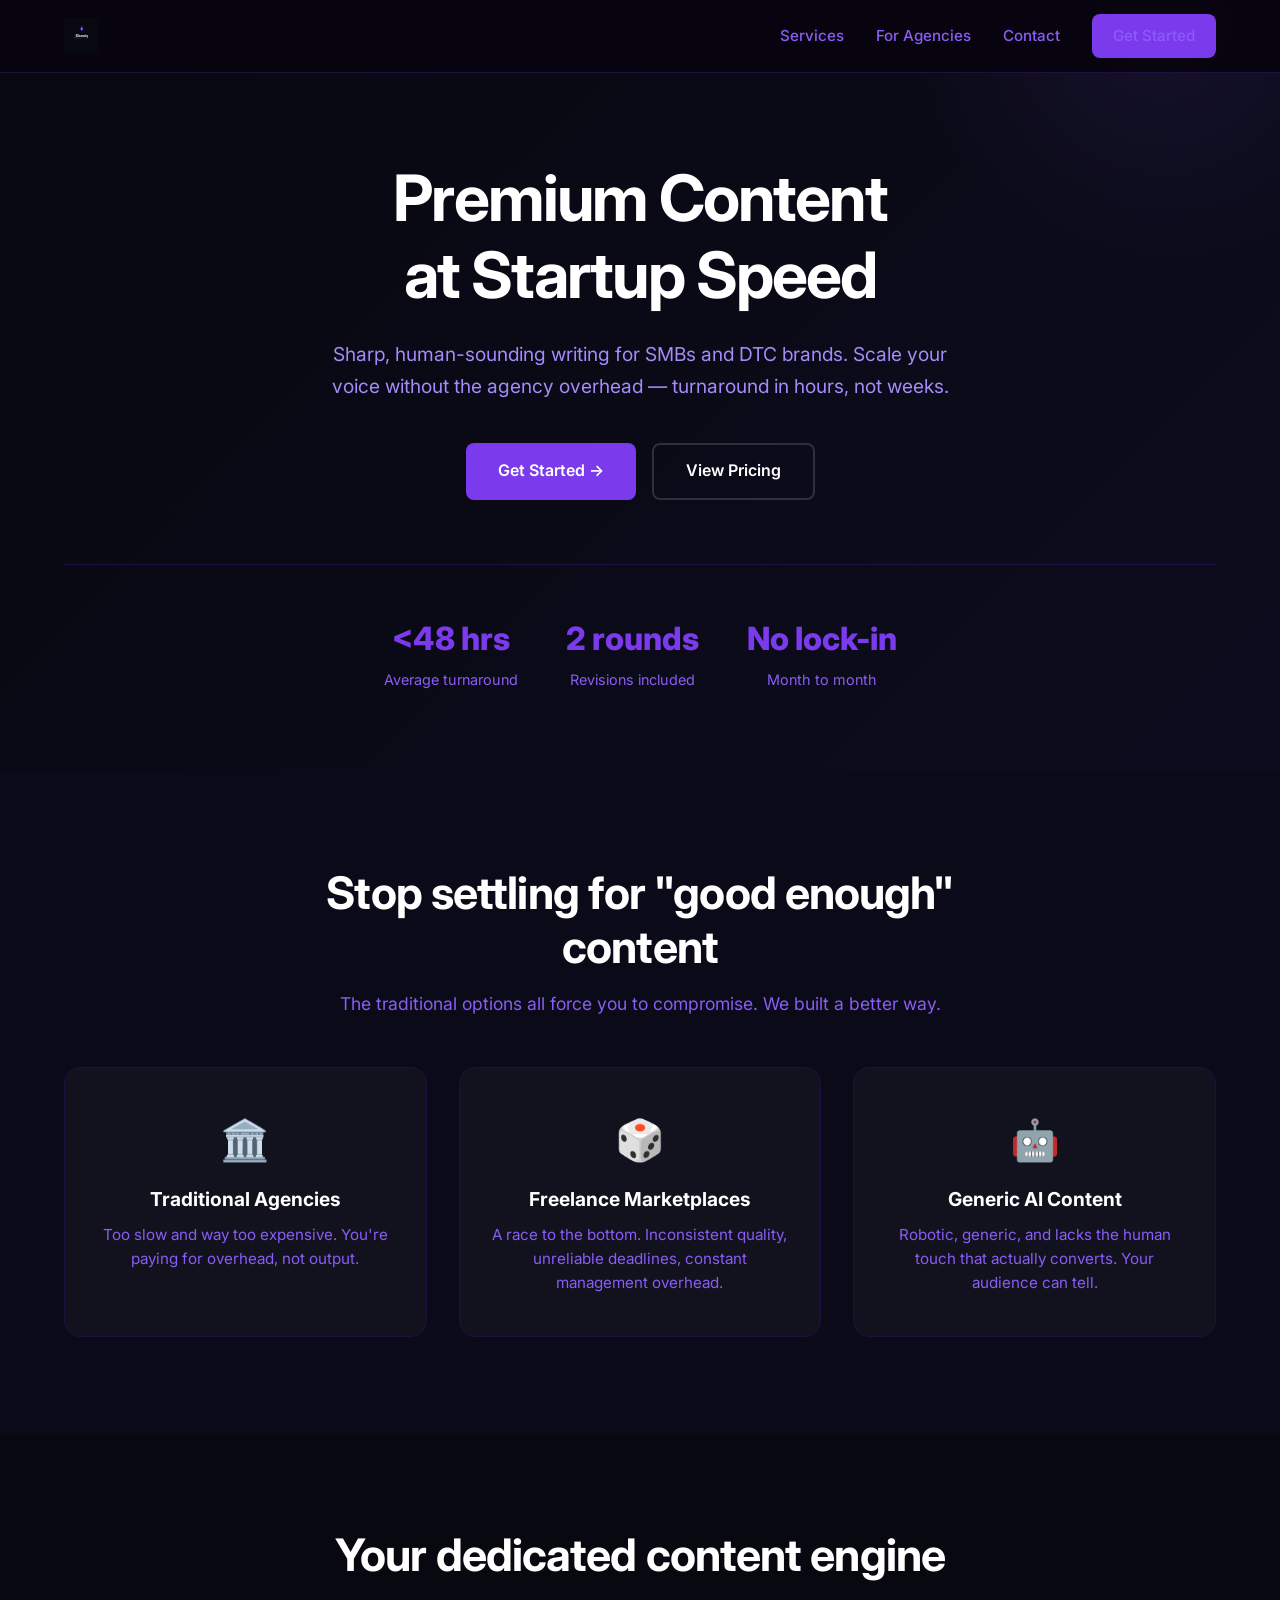
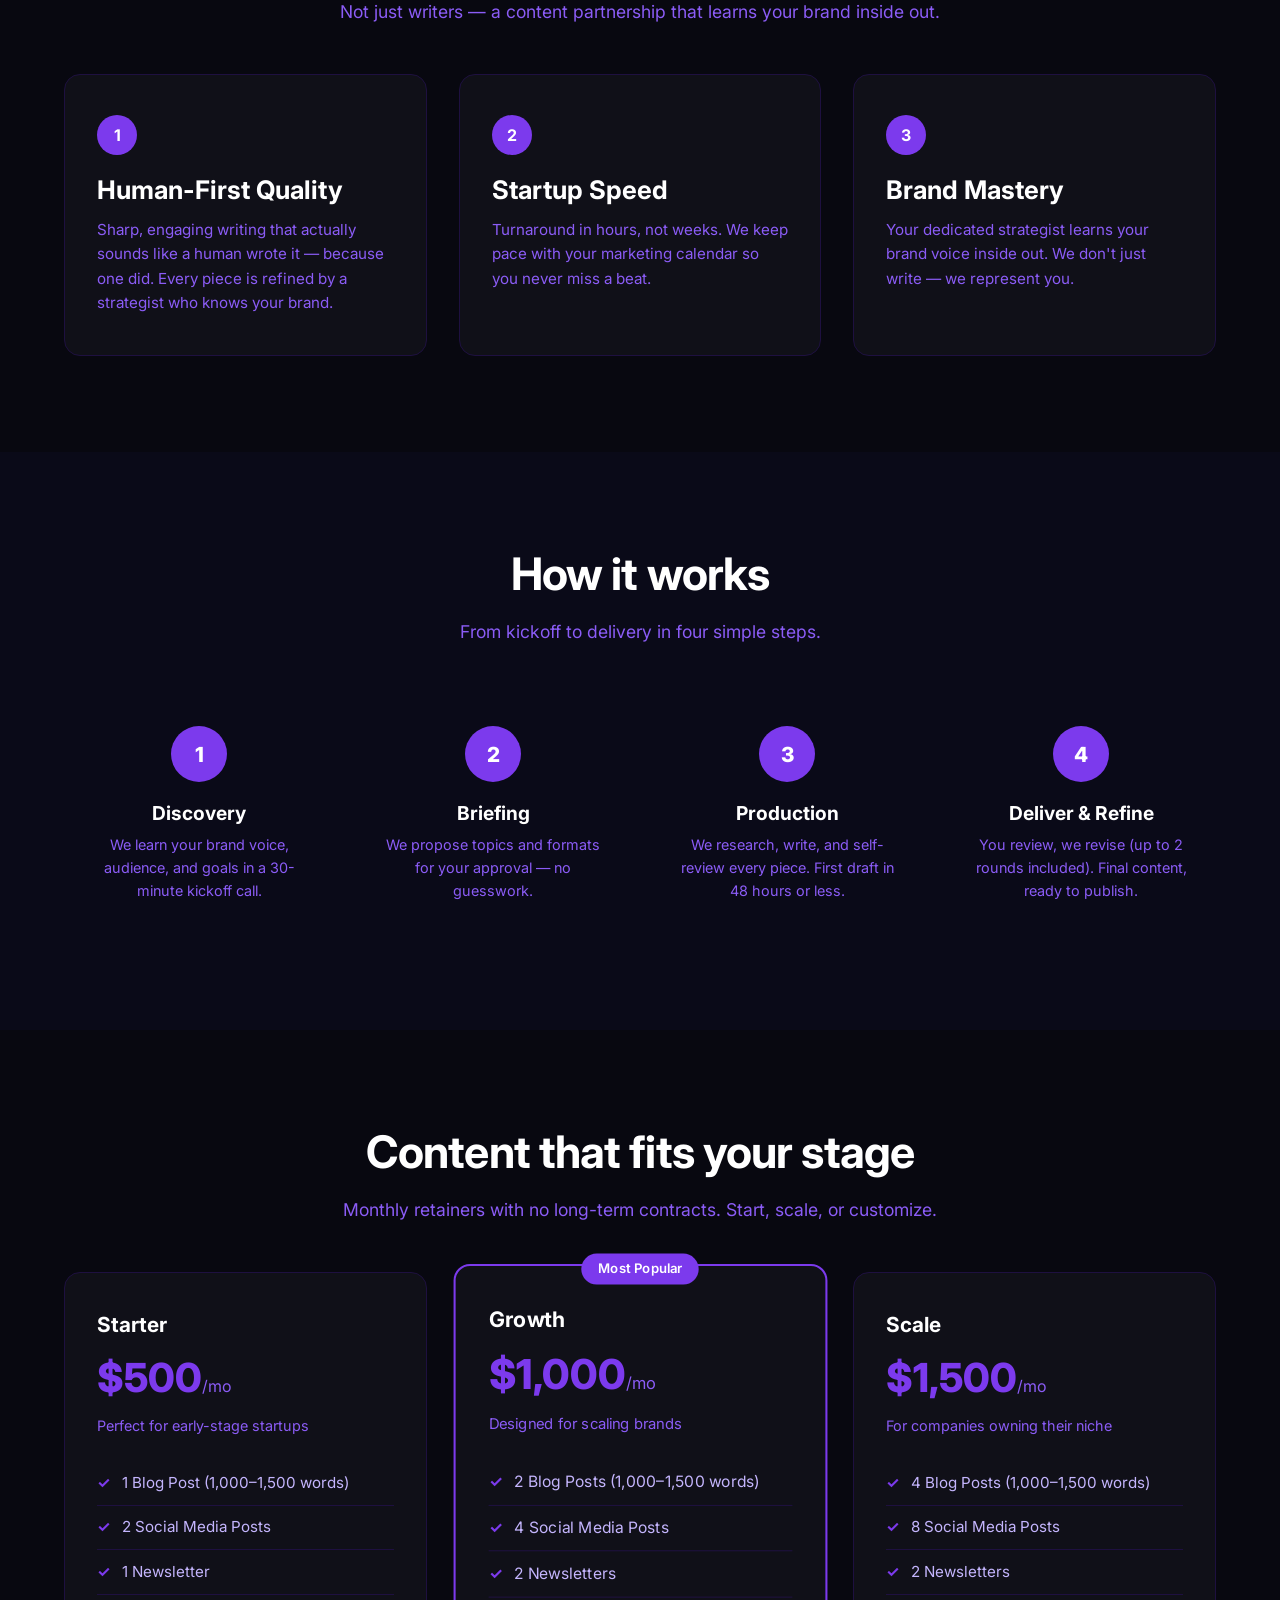
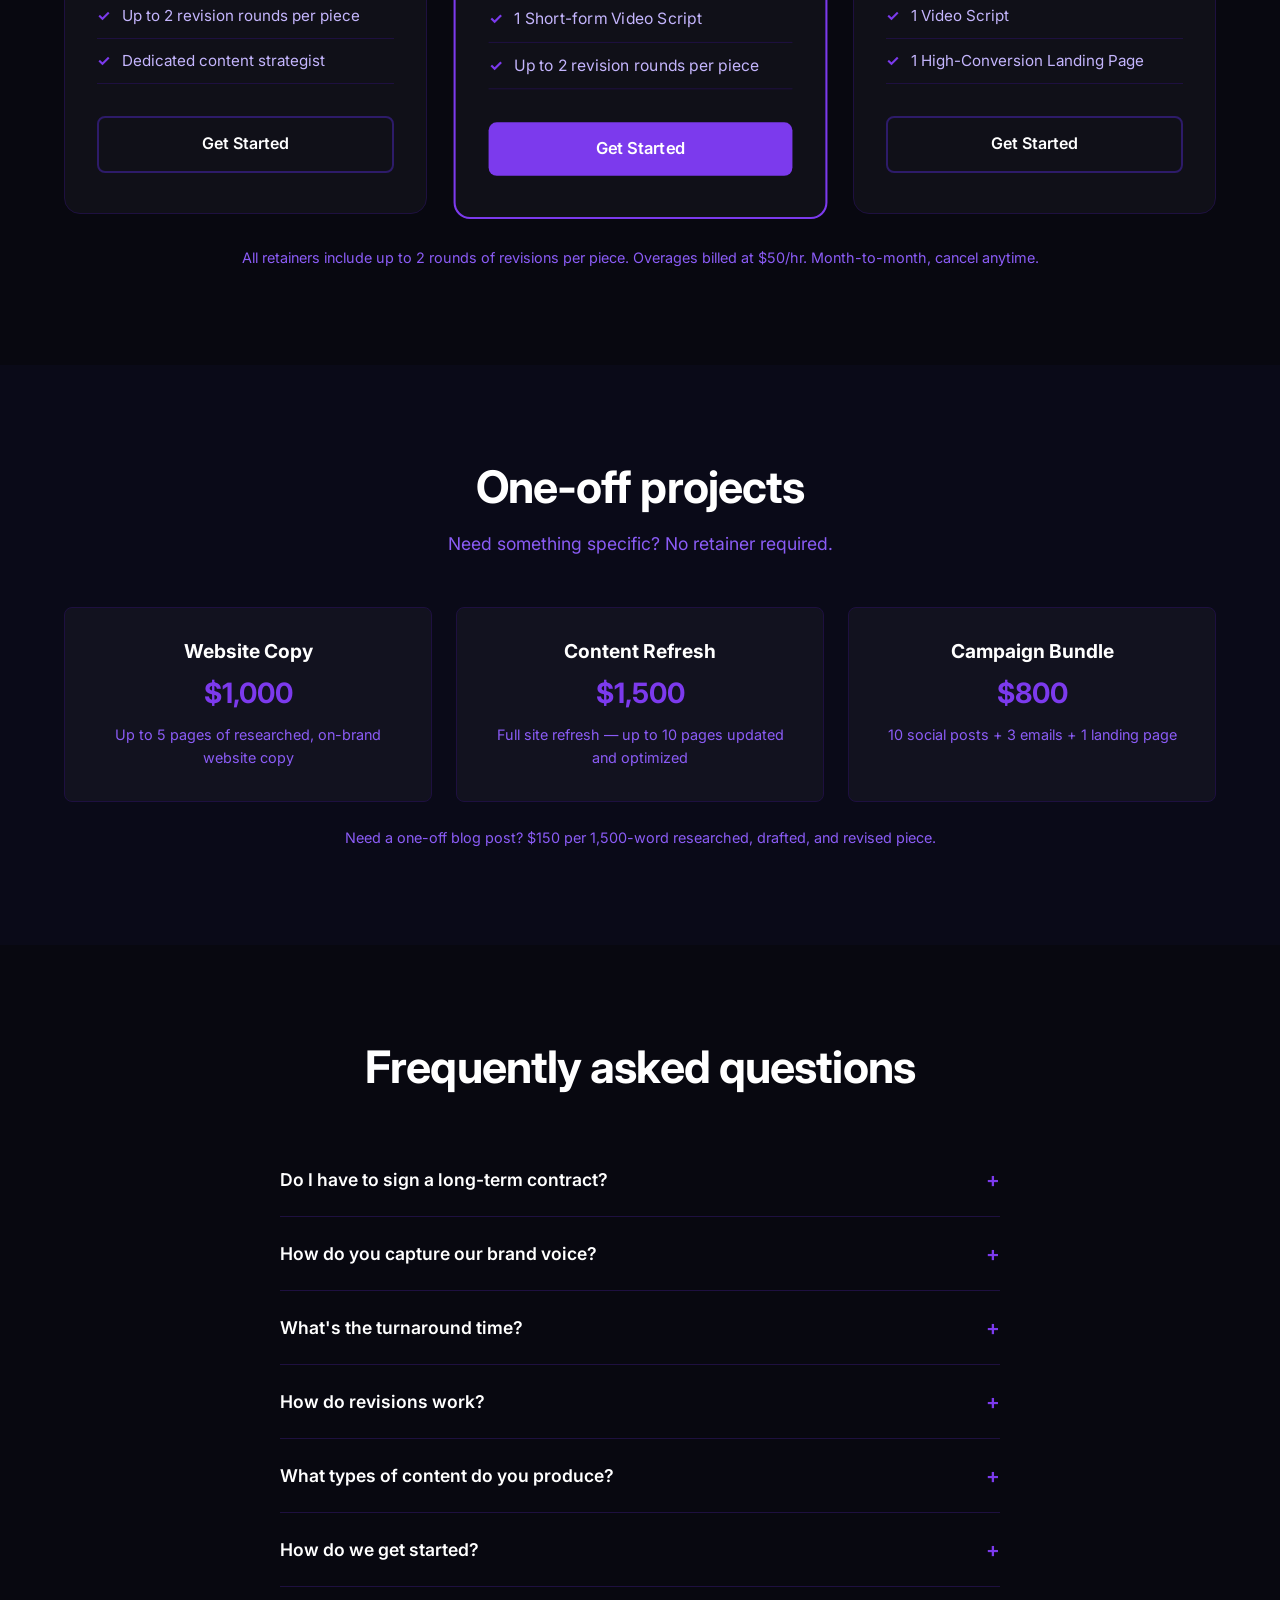
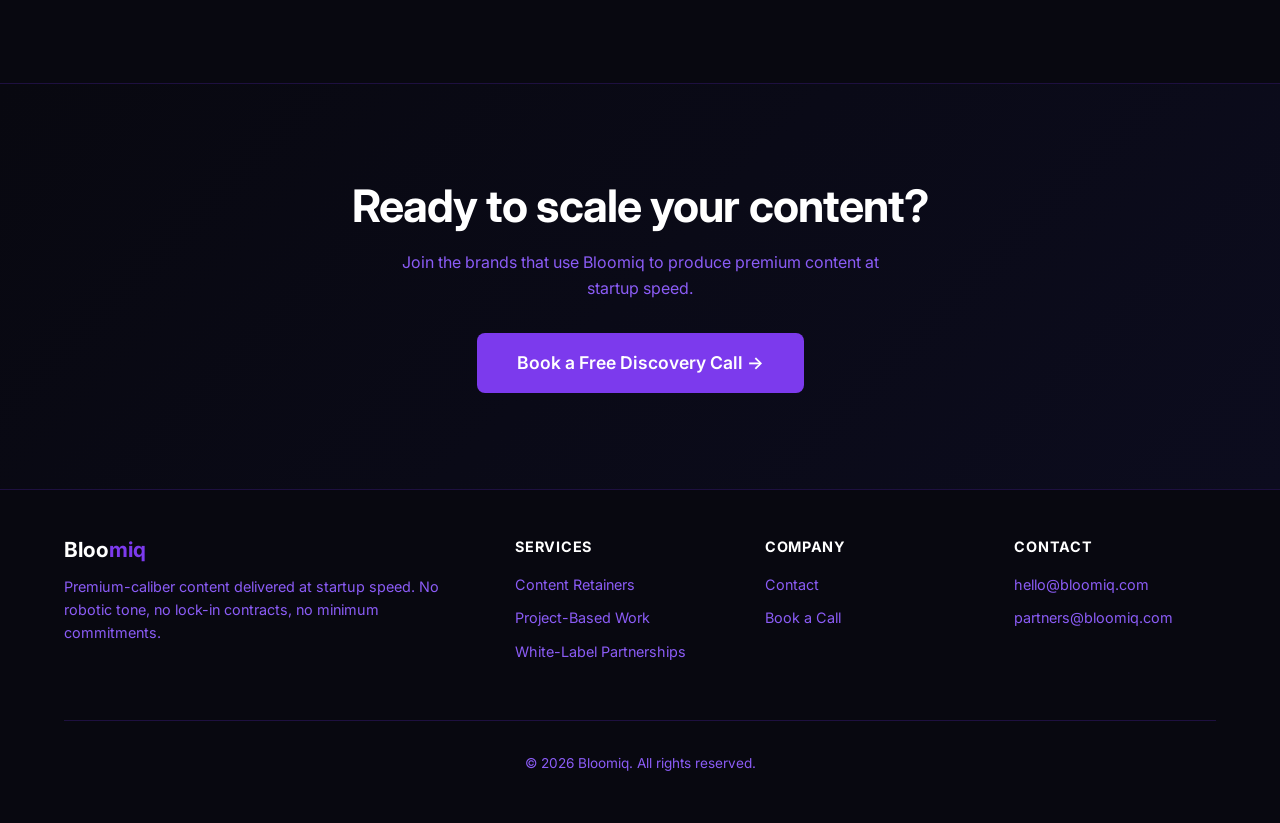
==== commit f5a1b1ee: "Rebrand: Bloomiq — new logo, dark purple theme, updated pricing" ====
--- a/index.html
+++ b/index.html
@@ -3,7 +3,7 @@
 <head>
   <meta charset="UTF-8">
   <meta name="viewport" content="width=device-width, initial-scale=1.0">
-  <title>ScribeForge — Premium Content at Startup Speed</title>
+  <title>Bloomiq — Premium Content at Startup Speed</title>
   <meta name="description" content="Premium-caliber content delivered at startup speed. Dedicated content strategists, sharp human-sounding writing, turnaround in hours not weeks.">
   <link rel="preconnect" href="https://fonts.googleapis.com">
   <link rel="preconnect" href="https://fonts.gstatic.com" crossorigin>
@@ -15,7 +15,7 @@
 <!-- Navigation -->
 <nav class="nav">
   <div class="nav-inner">
-    <a href="/" class="nav-logo"><img src="logo.svg" alt="ScribeForge"> Scribe<span>Forge</span></a>
+    <a href="/" class="nav-logo"><img src="logo.svg" alt="Bloomiq"></a>
     <button class="menu-toggle" onclick="document.querySelector('.nav-links').classList.toggle('open')" aria-label="Toggle menu">
       <span></span><span></span><span></span>
     </button>
@@ -260,7 +260,7 @@
 <section class="cta-section">
   <div class="container">
     <h2>Ready to scale your content?</h2>
-    <p>Join the brands that use ScribeForge to produce premium content at startup speed.</p>
+    <p>Join the brands that use Bloomiq to produce premium content at startup speed.</p>
     <a href="contact.html" class="btn btn-primary" style="font-size:1.1rem; padding:1rem 2.5rem;">Book a Free Discovery Call →</a>
   </div>
 </section>
@@ -270,7 +270,7 @@
   <div class="container">
     <div class="footer-inner">
       <div class="footer-brand">
-        <h3>Scribe<span>Forge</span></h3>
+        <h3>Bloo<span>miq</span></h3>
         <p>Premium-caliber content delivered at startup speed. No robotic tone, no lock-in contracts, no minimum commitments.</p>
       </div>
       <div>
@@ -291,13 +291,13 @@
       <div>
         <h4>Contact</h4>
         <ul>
-          <li><a href="mailto:hello@scribeforge.ai">hello@scribeforge.ai</a></li>
-          <li><a href="mailto:partners@scribeforge.ai">partners@scribeforge.ai</a></li>
+          <li><a href="mailto:hello@bloomiq.com">hello@bloomiq.com</a></li>
+          <li><a href="mailto:partners@bloomiq.com">partners@bloomiq.com</a></li>
         </ul>
       </div>
     </div>
     <div class="footer-bottom">
-      &copy; 2026 ScribeForge. All rights reserved.
+      &copy; 2026 Bloomiq. All rights reserved.
     </div>
   </div>
 </footer>
--- a/css/style.css
+++ b/css/style.css
@@ -4,22 +4,22 @@
    ============================================ */
 
 :root {
-  --color-primary: #08050f;
-  --color-secondary: #12081e;
-  --color-accent: #9b6dff;
-  --color-accent-hover: #b08aff;
-  --color-accent-dim: #5a3fa0;
-  --color-light: #0f0919;
-  --color-white: #ede8ff;
-  --color-gray-100: #1a1228;
-  --color-gray-200: #2e1f55;
-  --color-gray-300: #3d2a6e;
-  --color-gray-400: #5a3fa0;
-  --color-gray-500: #7b5fc0;
-  --color-gray-600: #9b84cc;
-  --color-gray-700: #b8a5d9;
-  --color-gray-800: #d4c7e8;
-  --color-gray-900: #ede8ff;
+  --color-primary: #080810;
+  --color-secondary: #0c0c1e;
+  --color-accent: #7c3aed;
+  --color-accent-hover: #8b5cf6;
+  --color-accent-dim: #5b21b6;
+  --color-light: #0a0a18;
+  --color-white: #ffffff;
+  --color-gray-100: #12122a;
+  --color-gray-200: #1e1040;
+  --color-gray-300: #2d1b69;
+  --color-gray-400: #5b21b6;
+  --color-gray-500: #8b5cf6;
+  --color-gray-600: #a78bfa;
+  --color-gray-700: #c4b5fd;
+  --color-gray-800: #ddd6fe;
+  --color-gray-900: #ede9fe;
   --font-sans: 'Inter', -apple-system, BlinkMacSystemFont, 'Segoe UI', Roboto, sans-serif;
   --font-mono: 'JetBrains Mono', 'Fira Code', monospace;
   --max-width: 1200px;
